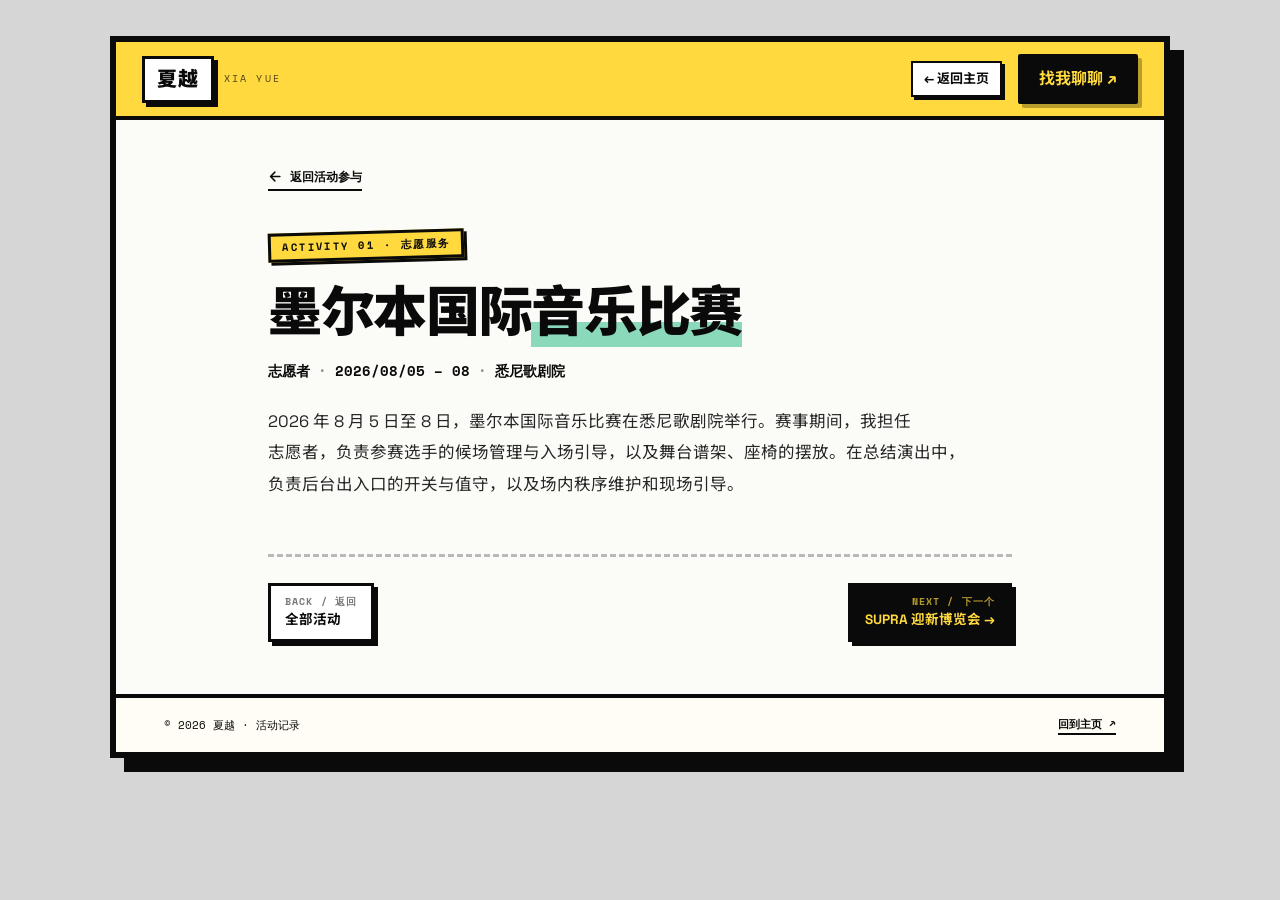
==== activities/melbourne-music-2026.html @ bc84cb4a "feat: personal homepage" ====
<!DOCTYPE html>
<html lang="zh-CN">
<head>
<meta charset="UTF-8" />
<meta name="viewport" content="width=device-width, initial-scale=1.0" />
<title>墨尔本国际音乐比赛 · 志愿者 | 夏越</title>
<meta name="description" content="2026 年 8 月，夏越在悉尼歌剧院举行的墨尔本国际音乐比赛中担任志愿者，负责参赛选手候场管理与入场引导、舞台谱架与座椅摆放，以及总结演出的后台值守与场内引导。" />
<meta name="theme-color" content="#ffd93d" />
<meta property="og:type" content="article" />
<meta property="og:title" content="墨尔本国际音乐比赛 · 志愿者 | 夏越" />
<meta property="og:description" content="2026 年 8 月，在悉尼歌剧院举行的墨尔本国际音乐比赛中担任志愿者，负责参赛选手候场管理与入场引导、舞台布置及总结演出后台值守。" />
<meta property="og:image" content="../assets/cert-melbourne-music-2026.jpg" />
<link rel="icon" type="image/svg+xml" href="../favicon.svg" />
<link rel="preconnect" href="https://fonts.googleapis.com" />
<link rel="preconnect" href="https://fonts.gstatic.com" crossorigin />
<link href="https://fonts.googleapis.com/css2?family=Space+Grotesk:wght@400;500;600;700&family=Space+Mono:wght@400;700&family=Caveat:wght@500;700&family=Ma+Shan+Zheng&family=Noto+Sans+SC:wght@400;500;700;900&display=swap" rel="stylesheet" />
<link rel="stylesheet" href="../styles.css" />
<link rel="stylesheet" href="activity.css" />
</head>
<body class="ap-theme-melbourne">

<a class="skip-link" href="#main">跳到主要内容</a>

<div class="frame ap-frame">

  <nav class="navbar" aria-label="主导航">
    <div class="nav-inner">
      <a href="../index.html" class="brand" aria-label="夏越，回到主页">
        <span class="brand-mark">夏越</span>
        <span class="brand-sub">XIA&nbsp;YUE</span>
      </a>
      <div class="nav-links">
        <a href="../index.html" class="nav-link ap-home">← 返回主页</a>
        <a href="../index.html#contact" class="nav-cta">找我聊聊 <span aria-hidden="true">↗</span></a>
      </div>
    </div>
  </nav>

  <main id="main" class="ap-main">

    <a class="ap-back" href="../index.html#activities">
      <svg viewBox="0 0 24 24" aria-hidden="true"><path d="M19 12H5m6-7-7 7 7 7" fill="none" stroke="currentColor" stroke-width="2.4" stroke-linecap="round" stroke-linejoin="round"/></svg>
      返回活动参与
    </a>

    <header class="ap-header">
      <span class="ap-kicker">ACTIVITY 01 · 志愿服务</span>
      <h1 class="ap-title">墨尔本国际<em>音乐比赛</em></h1>
      <p class="ap-role">志愿者 <i>·</i> 2026/08/05 – 08 <i>·</i> 悉尼歌剧院</p>
    </header>

    <p class="ap-lede">
      2026 年 8 月 5 日至 8 日，墨尔本国际音乐比赛在悉尼歌剧院举行。赛事期间，我担任<span class="ap-nowrap">志愿者</span>，负责参赛选手的候场管理与入场引导，以及舞台谱架、座椅的摆放。在总结演出中，负责后台出入口的开关与值守，以及场内秩序维护和现场引导。
    </p>

    <nav class="ap-pager" aria-label="活动翻页">
      <a class="ap-page-btn" href="../index.html#activities">
        <span>BACK / 返回</span>
        全部活动
      </a>
      <a class="ap-page-btn is-next" href="supra-welcome-2026.html">
        <span>NEXT / 下一个</span>
        SUPRA 迎新博览会 →
      </a>
    </nav>

  </main>

  <footer class="ap-footer">
    <span>© 2026 夏越 · 活动记录</span>
    <a href="../index.html">回到主页 ↗</a>
  </footer>

</div>

</body>
</html>
---- styles.css ----
/* ============================================================
   夏越 · 个人主页
   风格：黄条卡通名片 / 新粗野主义（neo-brutalism）
   ============================================================ */

:root {
  --yellow: #ffd93d;
  --cyan: #66d9ef;
  --pink: #ff6b9d;
  --green: #a8e6cf;
  --cream: #fffdf5;
  --paper: #ffffff;
  --ink: #0a0a0a;
  --grey: #f0f0f0;
  --shadow: 8px 8px 0 var(--ink);
  --shadow-sm: 4px 4px 0 var(--ink);
  --border: 3px solid var(--ink);
  --font: 'Space Grotesk', 'Noto Sans SC', 'PingFang SC', 'Microsoft YaHei', sans-serif;
  --mono: 'Space Mono', 'SFMono-Regular', Consolas, monospace;
  --hand: 'Ma Shan Zheng', 'Caveat', 'Kaiti SC', cursive;
  --ease: cubic-bezier(.2,.7,.2,1);
}

* { margin: 0; padding: 0; box-sizing: border-box; }

html { scroll-behavior: smooth; }

body {
  font-family: var(--font);
  color: var(--ink);
  background: #d6d6d6;
  padding: 22px 22px 26px;
  line-height: 1.65;
  min-height: 100vh;
  overflow-x: hidden;
  -webkit-font-smoothing: antialiased;
}

body::selection, body *::selection { background: var(--yellow); color: var(--ink); }

/* 滚动条 */
::-webkit-scrollbar { width: 14px; height: 14px; }
::-webkit-scrollbar-track { background: #e9e9e9; border-left: 3px solid var(--ink); }
::-webkit-scrollbar-thumb { background: var(--yellow); border: 3px solid var(--ink); }
::-webkit-scrollbar-thumb:hover { background: var(--cyan); }
* { scrollbar-color: var(--yellow) #e9e9e9; }

img, svg { display: block; max-width: 100%; }
a { color: inherit; text-decoration: none; }
button { font: inherit; color: inherit; cursor: pointer; }
:focus-visible { outline: 3px solid var(--pink); outline-offset: 3px; }

.skip-link {
  position: fixed; left: 12px; top: -80px; z-index: 100002;
  background: var(--yellow); border: var(--border); box-shadow: var(--shadow-sm);
  padding: 10px 18px; font-weight: 700; transition: top .2s;
}
.skip-link:focus { top: 12px; }

/* ---------------- 载入动画 ---------------- */
.loader {
  position: fixed; inset: 0; z-index: 100001;
  background: var(--yellow);
  display: flex; flex-direction: column; align-items: center; justify-content: center;
  gap: 34px;
  transition: opacity .55s var(--ease), visibility .55s;
}
.loader.is-done { opacity: 0; visibility: hidden; pointer-events: none; }

.loader-shapes { position: absolute; inset: 0; overflow: hidden; }
.loader-blob {
  position: absolute; border: 4px solid var(--ink); box-shadow: 8px 8px 0 var(--ink);
  animation: floaty 4.2s ease-in-out infinite;
}
.b1 { width: 90px; height: 90px; background: var(--cyan); top: 15%; left: 11%; border-radius: 14px; transform: rotate(-8deg); }
.b2 { width: 74px; height: 74px; background: var(--pink); top: 18%; right: 12%; border-radius: 50%; animation-delay: .6s; }
.b3 { width: 110px; height: 60px; background: var(--green); bottom: 16%; left: 14%; border-radius: 6px; transform: rotate(7deg); animation-delay: 1.1s; }

.loader-letters { display: flex; gap: 20px; position: relative; z-index: 2; }
.loader-letter {
  width: 118px; height: 118px; display: grid; place-items: center;
  font-size: 60px; font-weight: 900;
  border: 6px solid var(--ink); box-shadow: 12px 12px 0 var(--ink);
  background: var(--paper);
  animation: pop .7s cubic-bezier(.34,1.56,.64,1) both;
}
.loader-letter.l1 { background: var(--cyan); animation-delay: .08s; }
.loader-letter.l2 { background: var(--pink); animation-delay: .18s; }

.loader-bar {
  width: 300px; max-width: 74vw; height: 20px; background: var(--paper);
  border: 4px solid var(--ink); box-shadow: 6px 6px 0 var(--ink);
  position: relative; z-index: 2;
}
.loader-fill {
  display: block; height: 100%; width: 0; background: var(--ink);
  animation: fill 1.05s var(--ease) forwards .15s;
}
.loader-tip { font-family: var(--mono); font-size: 12px; letter-spacing: .18em; position: relative; z-index: 2; }

@keyframes pop { from { opacity: 0; transform: scale(.3) rotate(-16deg); } to { opacity: 1; transform: scale(1) rotate(0); } }
@keyframes fill { to { width: 100%; } }
@keyframes floaty { 0%,100% { translate: 0 0; } 50% { translate: 0 -18px; } }

/* ---------------- 顶部进度条 ---------------- */
.scroll-progress {
  position: fixed; top: 0; left: 0; width: 100%; height: 6px;
  background: var(--paper); border-bottom: 2px solid var(--ink); z-index: 9000;
}
.scroll-progress span {
  display: block; width: 0; height: 100%; background: var(--yellow);
  border-right: 3px solid var(--ink); transition: width .12s linear;
}

/* ---------------- 大外框 ---------------- */
.frame {
  position: relative;
  max-width: 1360px;
  margin: 14px auto 8px;
  background: #fbfbf7;
  border: 6px solid var(--ink);
  box-shadow: 14px 14px 0 var(--ink);
}

/* ---------------- 导航 ---------------- */
.navbar {
  background: var(--yellow);
  border-bottom: 4px solid var(--ink);
  position: sticky; top: 6px; z-index: 500;
}
.nav-inner {
  max-width: 1200px; margin: 0 auto; padding: 12px 26px;
  display: flex; align-items: center; justify-content: space-between; gap: 18px;
}
.brand { display: flex; align-items: center; gap: 10px; }
.brand-mark {
  display: inline-block; background: var(--paper); border: var(--border);
  box-shadow: var(--shadow-sm); padding: 4px 12px;
  font-weight: 900; font-size: 20px; letter-spacing: .04em;
  transition: transform .18s var(--ease), box-shadow .18s var(--ease);
}
.brand:hover .brand-mark { transform: translate(2px,2px); box-shadow: 2px 2px 0 var(--ink); }
.brand-sub { font-family: var(--mono); font-size: 10px; letter-spacing: .22em; opacity: .72; }

.nav-links { display: flex; align-items: center; gap: 6px; }
.nav-link {
  padding: 8px 13px; font-weight: 700; font-size: 15px; position: relative;
}
.nav-link::after {
  content: ""; position: absolute; left: 13px; right: 13px; bottom: 4px; height: 3px;
  background: var(--ink); transform: scaleX(0); transform-origin: left;
  transition: transform .25s var(--ease);
}
.nav-link:hover::after, .nav-link.is-active::after { transform: scaleX(1); }
.nav-cta {
  margin-left: 10px;
  background: var(--ink); color: var(--yellow);
  border: 3px solid var(--ink); box-shadow: 4px 4px 0 rgba(0,0,0,.28);
  padding: 9px 18px; font-weight: 700; border-radius: 2px;
  transition: transform .18s var(--ease), box-shadow .18s var(--ease), background .18s;
}
.nav-cta:hover { background: var(--paper); color: var(--ink); transform: translate(-2px,-2px); box-shadow: 7px 7px 0 var(--ink); }

/* ---------------- Hero ---------------- */
.hero { padding: 66px 30px 30px; }
.hero-grid {
  max-width: 1140px; margin: 0 auto;
  display: grid; grid-template-columns: 1.12fr .88fr;
  gap: 56px; align-items: center;
}

.hero-greeting {
  display: inline-flex; align-items: center; gap: 9px;
  font-weight: 700; font-size: 17px;
  background: var(--paper); border: var(--border); box-shadow: var(--shadow-sm);
  padding: 6px 16px; margin-bottom: 22px; transform: rotate(-1.6deg);
  animation: rise .7s var(--ease) backwards .95s;
}
@keyframes rise { from { opacity: 0; transform: translateY(22px) rotate(-1.6deg); } }
.wave { display: inline-block; animation: wave 2.4s ease-in-out infinite; transform-origin: 70% 70%; }
@keyframes wave { 0%,60%,100% { rotate: 0deg; } 68% { rotate: 16deg; } 76% { rotate: -8deg; } 84% { rotate: 12deg; } }

.hero-name {
  font-size: clamp(40px, 6.4vw, 76px);
  line-height: 1.06; letter-spacing: -.03em; font-weight: 900;
  margin-bottom: 22px;
  animation: rise2 .8s var(--ease) backwards 1.05s;
}
@keyframes rise2 { from { opacity: 0; transform: translateY(24px); } }
.hero-name .ink { position: relative; white-space: nowrap; isolation: isolate; }
.hero-name .ink::after {
  content: ""; position: absolute; left: -2%; right: -2%; bottom: 10%;
  height: 26%; background: var(--yellow); z-index: -1;
  transform: rotate(-1.2deg) scaleX(0); transform-origin: left;
  animation: swipe .8s var(--ease) .75s forwards;
}
@keyframes swipe { to { transform: rotate(-1.2deg) scaleX(1); } }

.hero-desc { font-size: 17px; max-width: 33em; color: #1b1b1b; margin-bottom: 28px;
  animation: rise2 .8s var(--ease) backwards 1.15s; }

.hero-social { display: flex; gap: 12px; margin-bottom: 34px;
  animation: rise2 .8s var(--ease) backwards 1.25s; }
.icon-btn {
  width: 50px; height: 50px; display: grid; place-items: center;
  background: var(--paper); border: var(--border); box-shadow: var(--shadow-sm);
  position: relative;
  transition: transform .18s var(--ease), box-shadow .18s var(--ease), background .18s;
}
.icon-btn svg { width: 22px; height: 22px; fill: var(--ink); }
.icon-btn:nth-child(2) { background: var(--cyan); }
.icon-btn:nth-child(3) { background: var(--pink); }
.icon-btn:hover { transform: translate(-3px,-3px); box-shadow: 8px 8px 0 var(--ink); }
.icon-btn:active { transform: translate(2px,2px); box-shadow: 1px 1px 0 var(--ink); }
.icon-btn::after {
  content: attr(data-tip); position: absolute; bottom: calc(100% + 9px); left: 50%;
  translate: -50% 0; background: var(--ink); color: var(--paper);
  font-size: 11px; letter-spacing: .06em; padding: 3px 8px; white-space: nowrap;
  opacity: 0; pointer-events: none; transition: opacity .18s, translate .18s;
}
.icon-btn:hover::after { opacity: 1; translate: -50% -2px; }

.hero-cta-row { display: flex; align-items: flex-end; gap: 18px;
  animation: rise2 .8s var(--ease) backwards 1.35s; }
.scribble { color: var(--ink); position: relative; padding-left: 70px; }
.scribble-text { font-family: var(--hand); font-size: 27px; line-height: 1.2; display: block; transform: rotate(-3deg); }
.scribble-arrow { width: 86px; height: 50px; margin: -2px 0 0 26px; opacity: .9; }
.play-bubble {
  position: relative; width: 66px; height: 66px; flex: 0 0 66px;
  display: grid; place-items: center; border-radius: 50%;
  background: var(--yellow); border: 4px solid var(--ink);
  box-shadow: 5px 5px 0 var(--ink);
  transition: transform .2s var(--ease), box-shadow .2s var(--ease);
}
.play-bubble svg { width: 26px; height: 26px; fill: var(--ink); margin-left: 3px; }
.play-bubble:hover { transform: translate(-3px,-3px) rotate(-6deg); box-shadow: 9px 9px 0 var(--ink); }
.pulse-ring {
  position: absolute; inset: -10px; border: 3px solid var(--ink); border-radius: 50%;
  opacity: .55; animation: pulse 2.4s ease-out infinite;
}
@keyframes pulse { 0% { transform: scale(.86); opacity: .5; } 70% { transform: scale(1.18); opacity: 0; } 100% { opacity: 0; } }

/* 头像卡片 */
.hero-visual { position: relative; display: flex; flex-direction: column; align-items: center;
  animation: rise2 .9s var(--ease) backwards 1.15s; }
.avatar-card {
  position: relative; width: min(100%, 380px);
  background: var(--cyan);
  border: 4px solid var(--ink); box-shadow: 14px 14px 0 var(--ink);
  padding: 16px; transform: rotate(2deg);
  transition: box-shadow .35s var(--ease);
}
.avatar-card:hover { box-shadow: 18px 18px 0 var(--ink); }
.tape {
  position: absolute; top: -22px; left: 50%; translate: -50% 0;
  width: 132px; height: 38px; background: rgba(255,217,61,.92);
  border: 2px solid rgba(0,0,0,.75);
  transform: rotate(-4deg);
  box-shadow: 3px 3px 0 rgba(0,0,0,.18);
}
.tape::after {
  content: ""; position: absolute; inset: 0;
  background: repeating-linear-gradient(90deg, rgba(255,255,255,.35) 0 6px, transparent 6px 13px);
}
.avatar-inner {
  position: relative; overflow: hidden;
  border: 3px solid var(--ink); background: var(--cream);
  aspect-ratio: 1 / 1; display: block;
}
.avatar-photo {
  width: 100%; height: 100%; object-fit: cover; object-position: center 42%;
  display: block;
}
.avatar-meta {
  position: absolute; bottom: 0; left: 0; right: 0;
  display: flex; align-items: center; justify-content: center; gap: 8px;
  font-family: var(--mono); font-size: 10.5px; letter-spacing: .18em;
  background: var(--cream); border-top: 3px solid var(--ink);
  padding: 5px 10px; z-index: 2;
}
.avatar-meta i { width: 22px; height: 2px; background: var(--ink); }
.avatar-badge {
  position: absolute; bottom: -16px; right: -14px;
  background: var(--pink); border: 3px solid var(--ink); box-shadow: 4px 4px 0 var(--ink);
  padding: 5px 13px; font-weight: 700; font-size: 13px;
  transform: rotate(-5deg);
}
.avatar-caption {
  font-family: var(--hand); font-size: 21px; margin-top: 26px;
  color: #3a3a3a; transform: rotate(-2deg);
}

.deco-sticker { position: absolute; z-index: 3; filter: drop-shadow(3px 3px 0 rgba(0,0,0,.9)); }
.deco-sticker svg { width: 100%; height: 100%; }
.ds-code { width: 62px; height: 62px; top: -22px; left: -14px; rotate: -13deg; animation: floaty 5.5s ease-in-out infinite; }
.ds-star { width: 46px; height: 46px; top: 46%; right: -26px; rotate: 12deg; animation: spin-slow 18s linear infinite; }
.ds-note { width: 56px; height: 56px; bottom: 62px; left: -30px; rotate: 8deg; animation: floaty 6.5s ease-in-out infinite .8s; }
@keyframes spin-slow { to { rotate: 372deg; } }

/* 徽章 */
.badge-row {
  max-width: 1140px; margin: 58px auto 0;
  display: flex; flex-wrap: wrap; gap: 11px; justify-content: center;
}
.tech-badge {
  display: inline-flex; align-items: center; gap: 8px;
  background: var(--paper); border: var(--border); box-shadow: var(--shadow-sm);
  padding: 7px 15px; font-weight: 700; font-size: 14px;
  transition: transform .2s var(--ease), box-shadow .2s var(--ease), background .2s;
}
.tech-badge:hover { transform: translate(-2px,-2px) rotate(-1.5deg); box-shadow: 7px 7px 0 var(--ink); background: var(--cream); }
.tb-dot { width: 10px; height: 10px; border: 2px solid var(--ink); border-radius: 50%; }
.d-yellow { background: var(--yellow); }
.d-cyan { background: var(--cyan); }
.d-pink { background: var(--pink); }
.d-green { background: var(--green); }

/* ---------------- 跑马灯 ---------------- */
.ticker {
  margin-top: 56px; border-top: 4px solid var(--ink); border-bottom: 4px solid var(--ink);
  background: var(--ink); color: var(--yellow); overflow: hidden;
  padding: 12px 0;
}
.ticker-track { display: flex; width: max-content; animation: marquee 30s linear infinite; }
.ticker:hover .ticker-track { animation-play-state: paused; }
.ticker-set {
  display: inline-block; font-weight: 700; font-size: 17px; letter-spacing: .04em;
  padding-right: 34px; white-space: nowrap;
}
.ticker-set b { color: var(--pink); padding: 0 8px; font-weight: 400; }
@keyframes marquee { to { transform: translateX(-33.3333%); } }

/* ---------------- 撕纸 ---------------- */
.paper-tear { line-height: 0; background: #d6d6d6; }
.paper-tear svg { width: 100%; height: 26px; }
.paper-tear path[fill="#ffffff"] { fill: #fbfbf7; }

/* ---------------- 内容区 ---------------- */
.content { padding: 0 30px; }
.section { max-width: 1140px; margin: 0 auto; padding: 62px 0 10px; scroll-margin-top: 82px; }

.section-title {
  display: flex; align-items: baseline; gap: 14px;
  font-size: clamp(28px, 4vw, 40px); font-weight: 900; letter-spacing: -.02em;
  margin-bottom: 30px;
}
.section-title span {
  font-family: var(--mono); font-size: 12px; font-weight: 700; letter-spacing: .2em;
  background: var(--yellow); border: 2.5px solid var(--ink); box-shadow: 3px 3px 0 var(--ink);
  padding: 3px 9px; transform: rotate(-2deg);
}
.section-title-center { justify-content: center; text-align: center; }

.card {
  background: var(--paper); border: 4px solid var(--ink);
  box-shadow: 10px 10px 0 var(--ink);
  padding: 38px 40px; position: relative;
}
.about-card { transform: rotate(-.4deg); }
.about-card .text + .text { margin-top: 16px; }
.text { font-size: 17.5px; }
.hl { padding: 1px 5px; border-radius: 2px; font-weight: 700; }
.hl-yellow { background: var(--yellow); }
.hl-cyan { background: var(--cyan); }
.hl-pink { background: var(--pink); }
.hl-green { background: var(--green); }
.note-sticker {
  position: absolute; top: -20px; right: 34px;
  background: var(--green); border: 3px solid var(--ink); box-shadow: 3px 3px 0 var(--ink);
  font-family: var(--hand); font-size: 24px; padding: 2px 16px;
  transform: rotate(5deg);
}

/* ---------------- 活动参与 ---------------- */
.activity-board {
  background: var(--paper); border: 4px solid var(--ink); box-shadow: 9px 9px 0 var(--ink);
  overflow: hidden;
}
.activity-row {
  display: grid; grid-template-columns: auto 1fr auto; gap: 20px; align-items: start;
  padding: 26px 28px; transition: background .2s var(--ease);
}
.activity-row + .activity-row { border-top: 3px dashed rgba(0,0,0,.22); }
.activity-row:hover { background: var(--cream); }
.activity-mark {
  width: 38px; height: 38px; flex: 0 0 38px; display: grid; place-items: center;
  font-size: 15px; background: var(--yellow); border: 3px solid var(--ink);
  box-shadow: 3px 3px 0 var(--ink); transform: rotate(-5deg);
}
.activity-row:nth-child(2) .activity-mark { background: var(--cyan); }
.activity-row:nth-child(3) .activity-mark { background: var(--pink); }
.activity-row:nth-child(4) .activity-mark { background: var(--green); }
.activity-body { padding-top: 3px; }
.activity-name { font-size: clamp(17px, 2.2vw, 21px); font-weight: 900; line-height: 1.45; letter-spacing: -.005em; }
.activity-meta { margin-top: 7px; font-size: 13.5px; color: #4a4a4a; }
.activity-link {
  display: inline-flex; align-items: center; gap: 5px; margin-top: 9px;
  font-family: var(--mono); font-size: 12.5px; font-weight: 700;
  border-bottom: 2px solid currentColor; padding-bottom: 1px;
}
.activity-link:hover { background: var(--yellow); }
.activity-link svg { width: 13px; height: 13px; }
.activity-date { padding-top: 7px; font-family: var(--mono); font-size: 12.5px; font-weight: 700; white-space: nowrap; }
.activity-row-link {
  color: inherit; cursor: pointer;
  transition: background .2s var(--ease);
}
.activity-row-link:hover { background: var(--cream); }
.activity-row-link .activity-mark { transition: transform .2s var(--ease); }
.activity-row-link:hover .activity-mark { transform: rotate(9deg) translateY(-2px); }
.activity-row-link:hover .activity-name { text-decoration: underline; text-decoration-thickness: 2.5px; text-underline-offset: 4px; }

/* ---------------- 兴趣 ---------------- */
.interest-grid { display: grid; grid-template-columns: repeat(3, 1fr); gap: 24px; }
.interest-card {
  background: var(--paper); border: 4px solid var(--ink); box-shadow: 8px 8px 0 var(--ink);
  padding: 28px 24px 30px; position: relative; overflow: hidden;
  transition: transform .25s var(--ease), box-shadow .25s var(--ease);
}
.interest-card:nth-child(2) { transform: rotate(1deg); }
.interest-card:hover { transform: translate(-4px,-6px) rotate(-1deg); box-shadow: 14px 16px 0 var(--ink); }
.interest-icon {
  width: 54px; height: 54px; display: grid; place-items: center;
  border: 3px solid var(--ink); box-shadow: 4px 4px 0 var(--ink);
  margin-bottom: 18px;
}
.interest-icon svg { width: 27px; height: 27px; fill: var(--ink); }
.i-yellow { background: var(--yellow); }
.i-cyan { background: var(--cyan); }
.i-pink { background: var(--pink); }
.interest-card h3 { font-size: 24px; font-weight: 900; margin-bottom: 6px; }
.interest-card p { font-size: 15px; color: #303030; }
.interest-corner {
  position: absolute; right: 12px; top: -8px; font-size: 62px; font-weight: 900;
  color: var(--ink); opacity: .08; line-height: 1;
}
.tag-cloud { display: flex; flex-wrap: wrap; gap: 10px; margin-top: 30px; }
.tag {
  background: var(--cream); border: 3px solid var(--ink); box-shadow: 3px 3px 0 var(--ink);
  padding: 5px 14px; font-weight: 700; font-size: 14px;
  transition: transform .18s var(--ease), background .18s;
}
.tag:hover { transform: translateY(-3px) rotate(-1deg); background: var(--yellow); }
.tag-alt { background: var(--cyan); font-family: var(--mono); letter-spacing: .06em; }

/* ---------------- 荣誉奖励 ---------------- */
.honor-grid {
  display: grid; grid-template-columns: repeat(3, 1fr);
  gap: 24px; align-items: stretch;
}
.honor-card {
  display: flex; flex-direction: column;
  background: var(--paper); border: 4px solid var(--ink); border-top-width: 12px;
  box-shadow: 8px 8px 0 var(--ink);
  padding: 20px 22px 24px;
  transition: transform .22s var(--ease), box-shadow .22s var(--ease);
}
.honor-card:nth-child(1) { border-top-color: var(--yellow); }
.honor-card:nth-child(2) { border-top-color: var(--cyan); }
.honor-card:nth-child(3) { border-top-color: var(--pink); }
.honor-card:hover { transform: translate(-3px,-4px); box-shadow: 12px 13px 0 var(--ink); }
.honor-year {
  display: flex; align-items: baseline; gap: 8px;
  font-size: 23px; font-weight: 900; letter-spacing: -.015em; line-height: 1.2;
  font-family: var(--mono);
}
.honor-year span {
  font-family: var(--mono); font-size: 10px; font-weight: 700;
  letter-spacing: .12em; opacity: .5;
}
.honor-list { list-style: none; margin-top: 17px; display: grid; gap: 9px; }
.honor-list li {
  position: relative; padding-left: 20px;
  font-size: 14.5px; line-height: 1.65; color: #202020;
}
.honor-list li::before {
  content: ""; position: absolute; left: 0; top: .58em;
  width: 8px; height: 8px; border: 2px solid var(--ink);
  background: var(--yellow);
}
.honor-card:nth-child(2) .honor-list li::before { background: var(--cyan); }
.honor-card:nth-child(3) .honor-list li::before { background: var(--pink); }

/* ---------------- 教育背景 ---------------- */
.edu-list { display: flex; flex-direction: column; gap: 22px; }
.edu-entry {
  display: grid; grid-template-columns: auto 1fr auto;
  align-items: center; gap: 24px;
  background: var(--paper); border: 4px solid var(--ink);
  box-shadow: 9px 9px 0 var(--ink);
  padding: 26px 30px;
  transition: transform .22s var(--ease), box-shadow .22s var(--ease);
}
.edu-entry:hover { transform: translate(-3px,-4px); box-shadow: 13px 14px 0 var(--ink); }
.edu-index {
  width: 46px; height: 46px; flex: 0 0 46px;
  display: grid; place-items: center;
  font-family: var(--mono); font-size: 13px; font-weight: 700;
  background: var(--yellow); border: 3px solid var(--ink); box-shadow: 3px 3px 0 var(--ink);
}
.edu-entry:nth-child(2) .edu-index { background: var(--cyan); }
.edu-school-name { font-size: clamp(21px, 2.6vw, 27px); font-weight: 900; line-height: 1.25; letter-spacing: -.01em; }
.edu-major { font-size: 15.5px; margin-top: 6px; }
.edu-side { display: flex; flex-direction: column; align-items: flex-end; gap: 8px; }
.edu-date {
  font-family: var(--mono); font-size: 13px; font-weight: 700; letter-spacing: .01em;
  background: var(--cream); border: 2.5px solid var(--ink); padding: 3px 9px; white-space: nowrap;
}
.edu-chip {
  font-size: 12.5px; font-weight: 700;
  border: 2.5px solid var(--ink); padding: 2px 9px; box-shadow: 2px 2px 0 var(--ink);
}
.edu-chip-yellow { background: var(--yellow); }
.edu-chip-cyan { background: var(--cyan); }

/* ---------------- 工作经历 ---------------- */
.work-list { display: flex; flex-direction: column; gap: 22px; }
.work-entry {
  --accent: var(--yellow);
  position: relative;
  background: var(--paper); border: 4px solid var(--ink); box-shadow: 9px 9px 0 var(--ink);
  padding: 26px 30px 25px 38px;
  transition: transform .22s var(--ease), box-shadow .22s var(--ease);
}
.work-entry:nth-child(2) { --accent: var(--pink); }
.work-entry:hover { transform: translate(-3px,-4px); box-shadow: 13px 14px 0 var(--ink); }
.work-entry::before {
  content: ""; position: absolute; left: 0; top: 0; bottom: 0; width: 9px;
  background: var(--accent); border-right: 3px solid var(--ink);
}
.work-top { display: flex; align-items: flex-start; justify-content: space-between; gap: 16px; flex-wrap: wrap; }
.work-company { font-size: clamp(19px, 2.35vw, 25px); font-weight: 900; line-height: 1.32; letter-spacing: -.01em; }
.work-role {
  display: inline-block; margin-top: 9px; font-size: 12.5px; font-weight: 700;
  background: var(--accent); border: 2.5px solid var(--ink); box-shadow: 3px 3px 0 var(--ink);
  padding: 2px 10px;
}
.work-date {
  flex: 0 0 auto; font-family: var(--mono); font-size: 12.5px; font-weight: 700;
  background: var(--cream); border: 2.5px solid var(--ink); padding: 3px 9px; white-space: nowrap;
}
.work-points { list-style: none; margin-top: 18px; display: grid; gap: 9px; }
.work-points li { position: relative; padding-left: 26px; font-size: 15.5px; line-height: 1.65; color: #242424; }
.work-points li::before {
  content: ""; position: absolute; left: 2px; top: 9px;
  width: 8px; height: 8px; background: var(--accent); border: 2px solid var(--ink);
}

/* ---------------- 项目经验 ---------------- */
.project-list { display: flex; flex-direction: column; gap: 22px; }

/* ---------------- 联系 ---------------- */
.section-contact { padding-top: 72px; }
.contact-lede { text-align: center; font-size: 17px; margin-top: -14px; margin-bottom: 34px; }
.contact-grid { display: grid; grid-template-columns: 1fr 1fr; gap: 24px; }
.contact-card {
  background: var(--paper); border: 4px solid var(--ink); box-shadow: 8px 8px 0 var(--ink);
  padding: 26px 28px; display: flex; flex-direction: column; gap: 12px;
  transition: transform .25s var(--ease), box-shadow .25s var(--ease), background .25s, color .25s;
}
.contact-card:hover { transform: translate(-4px,-5px); box-shadow: 13px 14px 0 var(--ink); background: var(--yellow); }
.contact-label { font-family: var(--mono); font-size: 11px; letter-spacing: .2em; opacity: .65; }
.contact-value { font-size: clamp(18px, 2.4vw, 24px); font-weight: 700; word-break: break-all; }
.copy-btn {
  align-self: flex-start; display: inline-flex; align-items: center; gap: 7px;
  background: var(--paper); border: 2.5px solid var(--ink); box-shadow: 3px 3px 0 var(--ink);
  font-size: 13px; font-weight: 700; padding: 5px 12px; margin-top: 4px;
  transition: transform .15s var(--ease), box-shadow .15s var(--ease);
}
.copy-btn svg { width: 15px; height: 15px; fill: var(--ink); }
.copy-btn:hover { transform: translate(-2px,-2px); box-shadow: 5px 5px 0 var(--ink); }
.copy-btn:active { transform: translate(1px,1px); box-shadow: 1px 1px 0 var(--ink); }
.as-link svg { fill: none; }

.contact-bottom {
  margin-top: 52px; background: var(--ink); color: var(--paper);
  border: 4px solid var(--ink); box-shadow: 10px 10px 0 var(--cyan);
  padding: 34px 34px 40px; text-align: center;
}
.hand-note { font-family: var(--hand); font-size: 25px; color: var(--yellow); margin-bottom: 10px; }
.big-mail {
  display: inline-block; font-size: clamp(22px, 5.2vw, 50px); font-weight: 900;
  letter-spacing: -.02em; word-break: break-word;
  background-image: linear-gradient(var(--yellow), var(--yellow));
  background-repeat: no-repeat; background-position: 0 88%; background-size: 100% 0;
  transition: background-size .3s var(--ease), color .2s;
}
.big-mail:hover { background-size: 100% 16%; color: var(--yellow); }

.footer {
  max-width: 1140px; margin: 0 auto; padding: 34px 0 40px;
  display: flex; align-items: center; justify-content: space-between; gap: 16px;
  border-top: 3px solid var(--ink); margin-top: 60px;
  font-size: 13px;
}
.back-top { font-weight: 700; border-bottom: 3px solid var(--yellow); padding-bottom: 1px; }
.back-top:hover { border-color: var(--pink); }

/* 复制提示 */
.toast {
  position: fixed; left: 50%; bottom: 28px; translate: -50% 20px;
  background: var(--ink); color: var(--yellow); border: 3px solid var(--ink);
  box-shadow: 5px 5px 0 var(--cyan); padding: 10px 22px;
  font-weight: 700; font-size: 14px; opacity: 0; pointer-events: none;
  transition: opacity .25s, translate .25s var(--ease); z-index: 9800;
}
.toast.show { opacity: 1; translate: -50% 0; }

/* 滚动入场 */
.reveal { opacity: 0; transform: translateY(26px); transition: opacity .7s var(--ease), transform .7s var(--ease); }
.reveal.is-in { opacity: 1; transform: translateY(0); }

/* ---------------- 响应式 ---------------- */
@media (max-width: 1000px) {
  .hero { padding: 48px 24px 26px; }
  .hero-grid { gap: 34px; grid-template-columns: 1fr; }
  .hero-visual { order: 2; margin-top: 6px; }
  .avatar-card { width: min(100%, 340px); }
  .hero-left { text-align: left; }
  .contact-grid { grid-template-columns: 1fr; }
}

@media (max-width: 720px) {
  body { padding: 10px 10px 18px; }
  .frame { border-width: 4px; box-shadow: 7px 7px 0 var(--ink); margin-top: 8px; }
  .nav-inner { padding: 9px 14px; gap: 10px; }
  .brand-mark { font-size: 17px; padding: 3px 9px; box-shadow: 3px 3px 0 var(--ink); }
  .brand-sub { display: none; }
  .nav-links { gap: 2px; }
  .nav-link { padding: 7px 7px; font-size: 14px; }
  .nav-link::after { left: 7px; right: 7px; bottom: 3px; }
  .nav-link:nth-child(4) { display: none; }
  .nav-cta { margin-left: 4px; padding: 7px 11px; font-size: 13px; box-shadow: 3px 3px 0 rgba(0,0,0,.28); }

  .hero { padding: 34px 18px 22px; }
  .hero-grid { gap: 38px; }
  .hero-greeting { font-size: 15px; margin-bottom: 18px; padding: 5px 13px; }
  .hero-name { margin-bottom: 16px; }
  .hero-desc { font-size: 15.5px; margin-bottom: 24px; }
  .hero-social { margin-bottom: 30px; }
  .icon-btn { width: 46px; height: 46px; }
  .scribble { padding-left: 0; }
  .scribble-text { font-size: 23px; }
  .scribble-arrow { margin-left: 14px; width: 70px; }
  .play-bubble { width: 58px; height: 58px; flex-basis: 58px; }
  .avatar-card { width: min(100%, 272px); padding: 12px; box-shadow: 9px 9px 0 var(--ink); }
  .avatar-caption { font-size: 18px; margin-top: 22px; }
  .hero-visual { margin-top: 26px; }
  .ds-code { width: 50px; height: 50px; left: -8px; top: -16px; }
  .ds-star { width: 38px; height: 38px; right: -8px; }
  .ds-note { width: 46px; height: 46px; left: -10px; bottom: 56px; }
  .avatar-badge { right: -6px; font-size: 12px; }

  .badge-row { gap: 8px; margin-top: 42px; }
  .tech-badge { padding: 5px 11px; font-size: 12.5px; }
  .ticker { margin-top: 40px; padding: 9px 0; }
  .ticker-set { font-size: 14px; }

  .content { padding: 0 18px; }
  .section { padding-top: 46px; }
  .section-title { font-size: 26px; gap: 10px; margin-bottom: 22px; flex-wrap: wrap; }
  .section-title span { font-size: 10px; padding: 2px 7px; }
  .card { padding: 24px 20px; box-shadow: 6px 6px 0 var(--ink); }
  .text { font-size: 15.5px; }
  .note-sticker { font-size: 20px; top: -17px; right: 18px; }

  .activity-row { grid-template-columns: auto 1fr; gap: 12px; padding: 20px 16px; }
  .activity-mark { width: 32px; height: 32px; flex-basis: 32px; font-size: 13px; }
  .activity-name { font-size: 16.5px; }
  .activity-meta { font-size: 12.5px; }
  .activity-date { grid-column: 2; padding-top: 0; font-size: 11.5px; }

  .interest-grid { grid-template-columns: 1fr; gap: 16px; }
  .interest-card { padding: 22px 20px; box-shadow: 6px 6px 0 var(--ink); }
  .interest-card:nth-child(2) { transform: none; }
  .interest-card h3 { font-size: 21px; }
  .tag-cloud { margin-top: 22px; gap: 8px; }

  .honor-grid { grid-template-columns: 1fr; gap: 16px; }
  .honor-card { padding: 16px 18px 20px; border-top-width: 10px; box-shadow: 6px 6px 0 var(--ink); }
  .honor-year { font-size: 21px; }
  .honor-list { margin-top: 14px; gap: 8px; }
  .honor-list li { font-size: 14px; }

  .edu-list { gap: 16px; }
  .edu-entry { grid-template-columns: auto 1fr; gap: 14px; padding: 20px 18px; box-shadow: 6px 6px 0 var(--ink); }
  .edu-index { width: 40px; height: 40px; flex-basis: 40px; font-size: 12px; }
  .edu-school-name { font-size: 20px; }
  .edu-major { font-size: 14.5px; }
  .edu-side { grid-column: 2; flex-direction: row; align-items: center; flex-wrap: wrap; gap: 8px; }
  .edu-date { font-size: 12px; padding: 2px 8px; }
  .edu-chip { font-size: 11.5px; }

  .work-list { gap: 16px; }
  .work-entry { padding: 19px 16px 19px 23px; box-shadow: 6px 6px 0 var(--ink); }
  .work-entry::before { width: 7px; }
  .work-top { gap: 10px; }
  .work-company { font-size: 19px; }
  .work-role { margin-top: 7px; font-size: 11.5px; padding: 1px 8px; }
  .work-date { font-size: 11.5px; padding: 2px 8px; }
  .work-points { margin-top: 14px; gap: 7px; }
  .work-points li { font-size: 14.5px; padding-left: 22px; }
  .work-points li::before { top: 8px; width: 7px; height: 7px; }

  .contact-card { padding: 21px 20px; box-shadow: 6px 6px 0 var(--ink); }
  .contact-bottom { padding: 26px 18px 30px; box-shadow: 7px 7px 0 var(--cyan); }
  .hand-note { font-size: 21px; }
  .big-mail { font-size: clamp(19px, 6.2vw, 30px); }

  .footer { margin-top: 42px; padding: 26px 0 28px; flex-direction: column; align-items: flex-start; gap: 10px; }
  .loader-letter { width: 88px; height: 88px; font-size: 44px; border-width: 4px; box-shadow: 8px 8px 0 var(--ink); }
  .loader-letters { gap: 12px; }
  .loader-tip { font-size: 10px; }
  .b1, .b2, .b3 { width: 54px; height: 54px; }
  .b3 { height: 40px; width: 74px; }
}

@media (max-width: 380px) {
  .nav-link { font-size: 13px; padding: 6px 5px; }
  .nav-cta { padding: 6px 9px; font-size: 12px; }
  .hero { padding-left: 14px; padding-right: 14px; }
  .content { padding: 0 14px; }
  .section-title { font-size: 24px; }
  .hero-name { font-size: 36px; }
}

/* 减少动效 */
@media (prefers-reduced-motion: reduce) {
  *, *::before, *::after {
    animation-duration: .001ms !important;
    animation-iteration-count: 1 !important;
    transition-duration: .001ms !important;
    scroll-behavior: auto !important;
  }
  .reveal { opacity: 1; transform: none; }
}
---- activities/activity.css ----
/* ============================================================
   活动详情页
   与主页共用 styles.css 的配色、字体、外框与导航
   ============================================================ */

.ap-frame { max-width: 1060px; }
.ap-theme-melbourne { --ap-accent: #8ad9bb; }
.ap-theme-supra { --ap-accent: #66d9ef; }

/* 导航里的返回主页按钮 */
.ap-home {
  display: inline-flex; align-items: center; gap: 4px;
  background: var(--paper); border: 2.5px solid var(--ink);
  box-shadow: 3px 3px 0 var(--ink);
  padding: 5px 11px; font-size: 13px;
  transition: transform .18s var(--ease), box-shadow .18s var(--ease), background .18s;
}
.ap-home::after { display: none; }
.ap-home:hover { background: var(--cyan); transform: translate(1px, 1px); box-shadow: 2px 2px 0 var(--ink); }
.ap-home:hover::after { transform: none; }

.ap-main {
  max-width: 840px;
  margin: 0 auto;
  padding: 46px 48px 52px;
}

.ap-back {
  display: inline-flex; align-items: center; gap: 7px;
  font-family: var(--mono); font-size: 12px; font-weight: 700;
  border-bottom: 2px solid var(--ink); padding-bottom: 2px;
  transition: background .18s;
}
.ap-back:hover { background: var(--yellow); }
.ap-back svg { width: 15px; height: 15px; }

.ap-header { margin-top: 38px; }
.ap-kicker {
  display: inline-block; background: var(--yellow);
  border: 3px solid var(--ink); box-shadow: 3px 3px 0 var(--ink);
  padding: 3px 11px; font-family: var(--mono); font-size: 10.5px;
  font-weight: 700; letter-spacing: .14em;
  transform: rotate(-1.6deg);
}
.ap-title {
  margin-top: 22px;
  font-size: clamp(34px, 5.6vw, 54px);
  font-weight: 900; line-height: 1.14; letter-spacing: -.025em;
  text-wrap: balance;
}
.ap-title em {
  font-style: normal;
  background: linear-gradient(transparent 64%, var(--ap-accent) 64%);
}
.ap-role {
  margin-top: 16px; font-family: var(--mono); font-size: 13.5px; font-weight: 700;
  display: flex; flex-wrap: wrap; align-items: center; gap: 8px;
}
.ap-role i { font-style: normal; opacity: .45; }

.ap-lede {
  margin-top: 24px; max-width: 64ch;
  font-size: 16.5px; line-height: 1.9; color: #262626;
  text-wrap: pretty;
}
.ap-nowrap { white-space: nowrap; }

/* 信息卡 */
.ap-meta {
  display: grid; grid-template-columns: repeat(3, 1fr); gap: 14px;
  margin-top: 30px;
}
.ap-meta-item {
  background: var(--cream); border: 3px solid var(--ink);
  border-top: 7px solid var(--ap-accent);
  box-shadow: 4px 4px 0 var(--ink);
  padding: 11px 14px 13px;
}
.ap-meta-item dt {
  font-family: var(--mono); font-size: 9.5px; letter-spacing: .13em;
  color: #555; font-weight: 700;
}
.ap-meta-item dd { margin-top: 4px; font-size: 14.5px; font-weight: 700; line-height: 1.45; }

/* 小节 */
.ap-section { margin-top: 48px; }
.ap-section h2 {
  display: flex; align-items: center; gap: 10px;
  font-size: 22px; font-weight: 900; letter-spacing: -.01em;
}
.ap-num {
  font-family: var(--mono); font-size: 10.5px; letter-spacing: .06em;
  background: var(--ink); color: var(--yellow); padding: 3px 7px;
}
.ap-list { list-style: none; margin-top: 18px; display: grid; gap: 12px; }
.ap-list li {
  position: relative; padding-left: 27px;
  font-size: 15.5px; line-height: 1.8; color: #1c1c1c;
}
.ap-list li::before {
  content: ""; position: absolute; left: 0; top: .62em;
  width: 10px; height: 10px; background: var(--ap-accent);
  border: 2.5px solid var(--ink);
}
.ap-list strong { font-weight: 900; }

/* 证明 */
.ap-proof {
  margin: 20px 0 0; background: var(--paper);
  border: 4px solid var(--ink); box-shadow: 10px 10px 0 var(--ink);
  transition: transform .25s var(--ease), box-shadow .25s var(--ease);
}
.ap-proof:hover { transform: translate(-2px, -2px); box-shadow: 12px 12px 0 var(--ink); }
.ap-proof a { display: block; cursor: zoom-in; }
.ap-proof img { width: 100%; height: auto; }
.ap-proof figcaption {
  display: flex; justify-content: space-between; align-items: center; gap: 12px;
  flex-wrap: wrap; padding: 11px 15px;
  border-top: 3px solid var(--ink); background: var(--cream);
  font-family: var(--mono); font-size: 11px; font-weight: 700;
}
.ap-proof figcaption span:last-child { opacity: .62; }
.ap-proof-note {
  margin-top: 12px; font-size: 12.5px; line-height: 1.7; color: #5a5a5a;
}
.ap-proof-note a {
  border-bottom: 2px solid currentColor; font-weight: 700;
}
.ap-proof-note a:hover { background: var(--yellow); }

/* 翻页 */
.ap-pager {
  display: flex; justify-content: space-between; align-items: stretch; gap: 14px;
  margin-top: 54px; padding-top: 26px; border-top: 3px dashed #b9b9b9;
}
.ap-page-btn {
  display: flex; flex-direction: column; gap: 3px;
  font-size: 13.5px; font-weight: 700; line-height: 1.4;
  border: 3px solid var(--ink); box-shadow: 4px 4px 0 var(--ink);
  background: var(--paper); padding: 9px 14px;
  transition: transform .18s var(--ease), box-shadow .18s var(--ease);
}
.ap-page-btn:hover { transform: translate(2px, 2px); box-shadow: 2px 2px 0 var(--ink); }
.ap-page-btn span {
  font-family: var(--mono); font-size: 9.5px; letter-spacing: .12em;
  font-weight: 700; opacity: .55;
}
.ap-page-btn.is-next { text-align: right; background: var(--ink); color: var(--yellow); }
.ap-page-btn.is-next span { opacity: .7; }

/* 页脚 */
.ap-footer {
  display: flex; justify-content: space-between; align-items: center; gap: 14px;
  border-top: 4px solid var(--ink); background: var(--cream);
  padding: 17px 48px; font-family: var(--mono); font-size: 11px;
}
.ap-footer a { font-weight: 700; border-bottom: 2px solid currentColor; }
.ap-footer a:hover { background: var(--yellow); }

/* 入场 */
@media (prefers-reduced-motion: no-preference) {
  .ap-header, .ap-lede, .ap-meta {
    animation: ap-in .55s var(--ease) both;
  }
  .ap-lede { animation-delay: .08s; }
  .ap-meta { animation-delay: .14s; }
  @keyframes ap-in {
    from { opacity: 0; translate: 0 14px; }
    to { opacity: 1; translate: 0 0; }
  }
}

@media (max-width: 720px) {
  .ap-main { padding: 28px 20px 36px; }
  .ap-home { font-size: 11.5px; padding: 4px 8px; }
  .ap-header { margin-top: 28px; }
  .ap-title { font-size: clamp(30px, 9vw, 40px); margin-top: 18px; }
  .ap-role { font-size: 11.5px; gap: 6px; }
  .ap-lede { margin-top: 18px; font-size: 15.5px; line-height: 1.85; }
  .ap-meta { grid-template-columns: 1fr; gap: 10px; margin-top: 22px; }
  .ap-meta-item { display: flex; align-items: baseline; gap: 12px; padding: 9px 12px 10px; border-top-width: 5px; }
  .ap-meta-item dt { flex: 0 0 82px; }
  .ap-meta-item dd { margin-top: 0; font-size: 14px; }
  .ap-section { margin-top: 36px; }
  .ap-section h2 { font-size: 19px; }
  .ap-list { margin-top: 14px; gap: 10px; }
  .ap-list li { font-size: 14.5px; padding-left: 23px; }
  .ap-proof { box-shadow: 6px 6px 0 var(--ink); border-width: 3px; }
  .ap-proof:hover { transform: none; box-shadow: 6px 6px 0 var(--ink); }
  .ap-proof figcaption { flex-direction: column; align-items: flex-start; gap: 3px; font-size: 10px; padding: 9px 11px; }
  .ap-pager { flex-direction: column; margin-top: 40px; padding-top: 22px; }
  .ap-page-btn { width: 100%; }
  .ap-page-btn.is-next { text-align: left; }
  .ap-footer { padding: 15px 20px; font-size: 10px; }
}
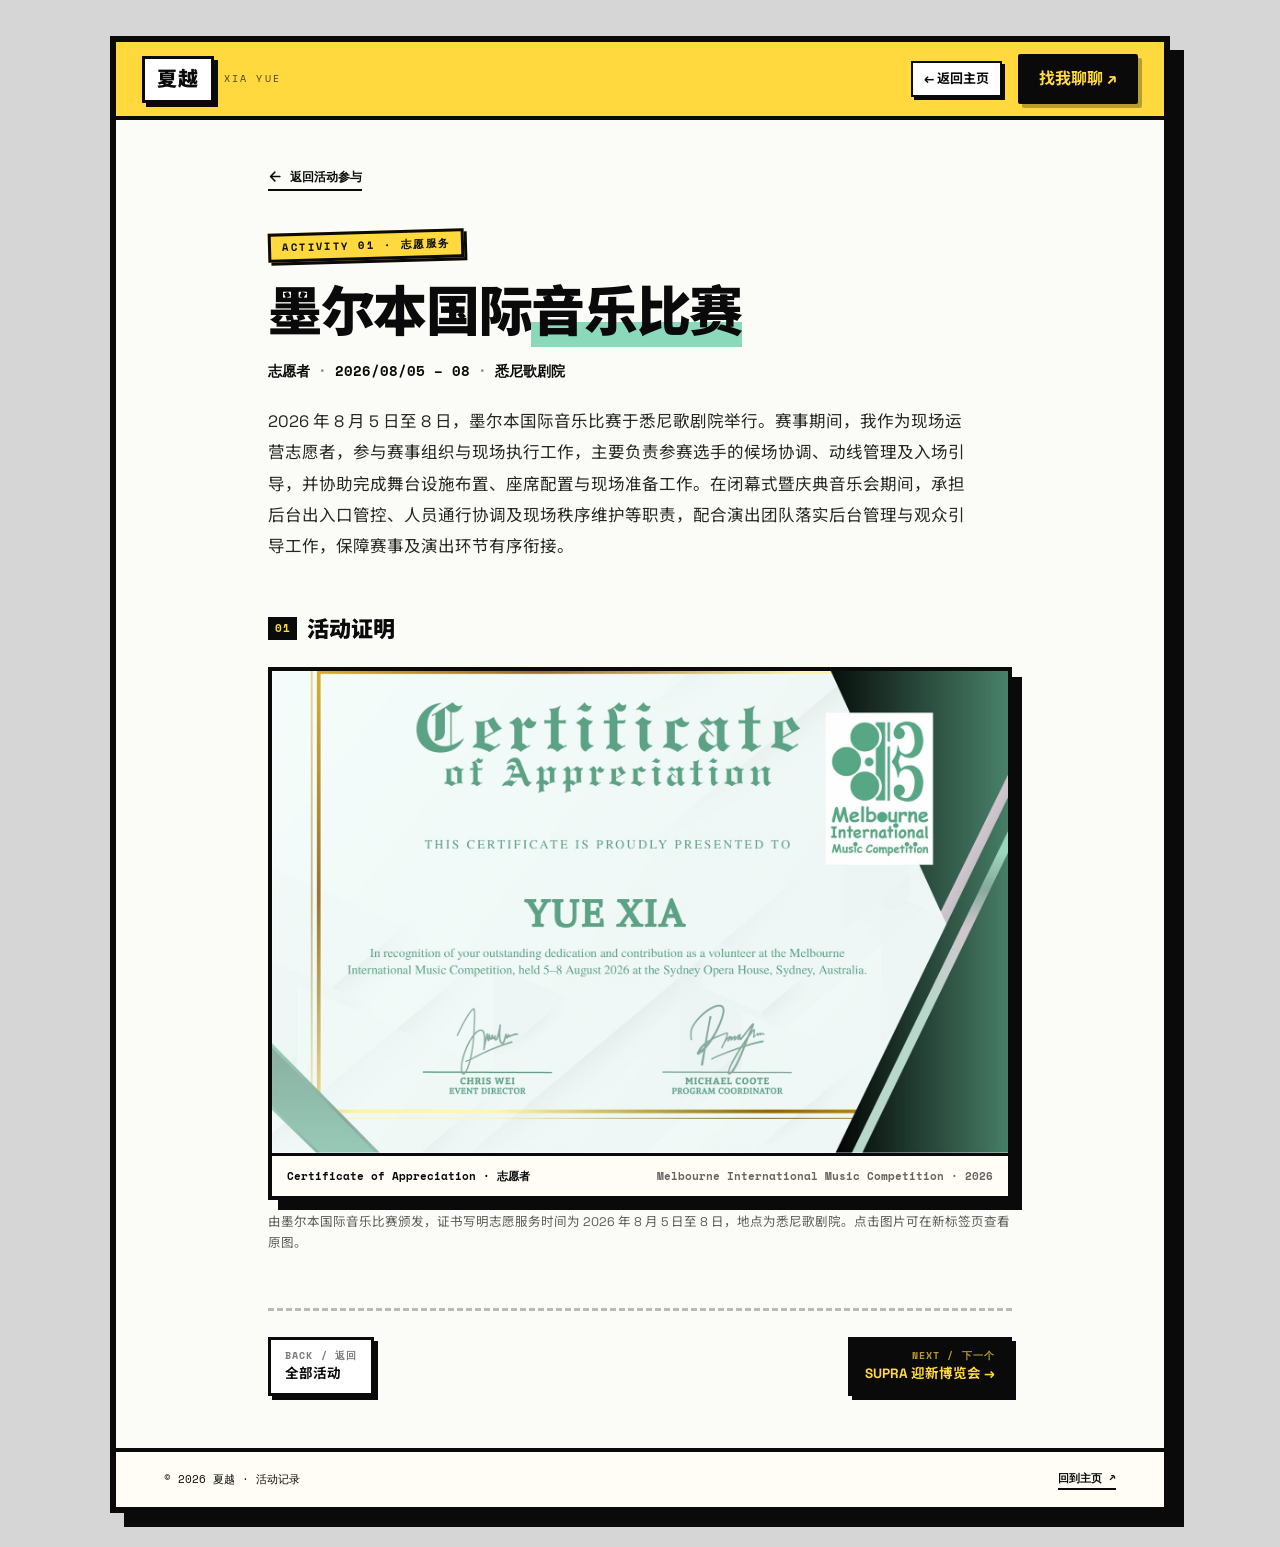
==== commit fe434559: "content: restore Melbourne activity certificate and update copy" ====
--- a/activities/melbourne-music-2026.html
+++ b/activities/melbourne-music-2026.html
@@ -4,18 +4,18 @@
 <meta charset="UTF-8" />
 <meta name="viewport" content="width=device-width, initial-scale=1.0" />
 <title>墨尔本国际音乐比赛 · 志愿者 | 夏越</title>
-<meta name="description" content="2026 年 8 月，夏越在悉尼歌剧院举行的墨尔本国际音乐比赛中担任志愿者，负责参赛选手候场管理与入场引导、舞台谱架与座椅摆放，以及总结演出的后台值守与场内引导。" />
+<meta name="description" content="2026 年 8 月 5 日至 8 日，夏越在悉尼歌剧院举行的墨尔本国际音乐比赛中担任现场运营志愿者，负责参赛选手候场协调、动线管理、入场引导及闭幕式后台管理。" />
 <meta name="theme-color" content="#ffd93d" />
 <meta property="og:type" content="article" />
 <meta property="og:title" content="墨尔本国际音乐比赛 · 志愿者 | 夏越" />
-<meta property="og:description" content="2026 年 8 月，在悉尼歌剧院举行的墨尔本国际音乐比赛中担任志愿者，负责参赛选手候场管理与入场引导、舞台布置及总结演出后台值守。" />
+<meta property="og:description" content="2026 年 8 月 5 日至 8 日，在悉尼歌剧院举行的墨尔本国际音乐比赛中担任现场运营志愿者，负责选手候场协调、动线管理、入场引导及闭幕式后台管理。" />
 <meta property="og:image" content="../assets/cert-melbourne-music-2026.jpg" />
 <link rel="icon" type="image/svg+xml" href="../favicon.svg" />
 <link rel="preconnect" href="https://fonts.googleapis.com" />
 <link rel="preconnect" href="https://fonts.gstatic.com" crossorigin />
 <link href="https://fonts.googleapis.com/css2?family=Space+Grotesk:wght@400;500;600;700&family=Space+Mono:wght@400;700&family=Caveat:wght@500;700&family=Ma+Shan+Zheng&family=Noto+Sans+SC:wght@400;500;700;900&display=swap" rel="stylesheet" />
 <link rel="stylesheet" href="../styles.css" />
-<link rel="stylesheet" href="activity.css" />
+<link rel="stylesheet" href="../detail.css" />
 </head>
 <body class="ap-theme-melbourne">
 
@@ -50,8 +50,22 @@
     </header>
 
     <p class="ap-lede">
-      2026 年 8 月 5 日至 8 日，墨尔本国际音乐比赛在悉尼歌剧院举行。赛事期间，我担任<span class="ap-nowrap">志愿者</span>，负责参赛选手的候场管理与入场引导，以及舞台谱架、座椅的摆放。在总结演出中，负责后台出入口的开关与值守，以及场内秩序维护和现场引导。
+      2026 年 8 月 5 日至 8 日，墨尔本国际音乐比赛于悉尼歌剧院举行。赛事期间，我作为现场运营志愿者，参与赛事组织与现场执行工作，主要负责参赛选手的候场协调、动线管理及入场引导，并协助完成舞台设施布置、座席配置与现场准备工作。在闭幕式暨庆典音乐会期间，承担后台出入口管控、人员通行协调及现场秩序维护等职责，配合演出团队落实后台管理与观众引导工作，保障赛事及演出环节有序衔接。
     </p>
+
+    <section class="ap-section" aria-labelledby="proof">
+      <h2 id="proof"><span class="ap-num">01</span>活动证明</h2>
+      <figure class="ap-proof">
+        <a href="../assets/cert-melbourne-music-2026.jpg" target="_blank" rel="noopener" aria-label="在新标签页查看墨尔本国际音乐比赛志愿者证书原图">
+          <img src="../assets/cert-melbourne-music-2026.jpg" alt="墨尔本国际音乐比赛志愿者感谢证书，授予 Yue Xia" width="1600" height="1047" loading="lazy" />
+        </a>
+        <figcaption>
+          <span>Certificate of Appreciation · 志愿者</span>
+          <span>Melbourne International Music Competition · 2026</span>
+        </figcaption>
+      </figure>
+      <p class="ap-proof-note">由墨尔本国际音乐比赛颁发，证书写明志愿服务时间为 2026 年 8 月 5 日至 8 日，地点为悉尼歌剧院。点击图片可在新标签页查看原图。</p>
+    </section>
 
     <nav class="ap-pager" aria-label="活动翻页">
       <a class="ap-page-btn" href="../index.html#activities">
--- a/styles.css
+++ b/styles.css
@@ -187,7 +187,7 @@
   animation: rise2 .8s var(--ease) backwards 1.05s;
 }
 @keyframes rise2 { from { opacity: 0; transform: translateY(24px); } }
-.hero-name .ink { position: relative; white-space: nowrap; isolation: isolate; }
+.hero-name .ink { position: relative; white-space: nowrap; isolation: isolate; font-style: normal; margin-left: .08em; }
 .hero-name .ink::after {
   content: ""; position: absolute; left: -2%; right: -2%; bottom: 10%;
   height: 26%; background: var(--yellow); z-index: -1;
@@ -220,26 +220,6 @@
 }
 .icon-btn:hover::after { opacity: 1; translate: -50% -2px; }
 
-.hero-cta-row { display: flex; align-items: flex-end; gap: 18px;
-  animation: rise2 .8s var(--ease) backwards 1.35s; }
-.scribble { color: var(--ink); position: relative; padding-left: 70px; }
-.scribble-text { font-family: var(--hand); font-size: 27px; line-height: 1.2; display: block; transform: rotate(-3deg); }
-.scribble-arrow { width: 86px; height: 50px; margin: -2px 0 0 26px; opacity: .9; }
-.play-bubble {
-  position: relative; width: 66px; height: 66px; flex: 0 0 66px;
-  display: grid; place-items: center; border-radius: 50%;
-  background: var(--yellow); border: 4px solid var(--ink);
-  box-shadow: 5px 5px 0 var(--ink);
-  transition: transform .2s var(--ease), box-shadow .2s var(--ease);
-}
-.play-bubble svg { width: 26px; height: 26px; fill: var(--ink); margin-left: 3px; }
-.play-bubble:hover { transform: translate(-3px,-3px) rotate(-6deg); box-shadow: 9px 9px 0 var(--ink); }
-.pulse-ring {
-  position: absolute; inset: -10px; border: 3px solid var(--ink); border-radius: 50%;
-  opacity: .55; animation: pulse 2.4s ease-out infinite;
-}
-@keyframes pulse { 0% { transform: scale(.86); opacity: .5; } 70% { transform: scale(1.18); opacity: 0; } 100% { opacity: 0; } }
-
 /* 头像卡片 */
 .hero-visual { position: relative; display: flex; flex-direction: column; align-items: center;
   animation: rise2 .9s var(--ease) backwards 1.15s; }
@@ -252,7 +232,7 @@
 }
 .avatar-card:hover { box-shadow: 18px 18px 0 var(--ink); }
 .tape {
-  position: absolute; top: -22px; left: 50%; translate: -50% 0;
+  position: absolute; top: -22px; left: 50%; translate: -50% 0; z-index: 5;
   width: 132px; height: 38px; background: rgba(255,217,61,.92);
   border: 2px solid rgba(0,0,0,.75);
   transform: rotate(-4deg);
@@ -271,23 +251,13 @@
   width: 100%; height: 100%; object-fit: cover; object-position: center 42%;
   display: block;
 }
-.avatar-meta {
-  position: absolute; bottom: 0; left: 0; right: 0;
-  display: flex; align-items: center; justify-content: center; gap: 8px;
-  font-family: var(--mono); font-size: 10.5px; letter-spacing: .18em;
-  background: var(--cream); border-top: 3px solid var(--ink);
-  padding: 5px 10px; z-index: 2;
-}
-.avatar-meta i { width: 22px; height: 2px; background: var(--ink); }
 .avatar-badge {
   position: absolute; bottom: -16px; right: -14px;
+  width: 84px; height: 31px;
+  display: grid; place-items: center;
   background: var(--pink); border: 3px solid var(--ink); box-shadow: 4px 4px 0 var(--ink);
-  padding: 5px 13px; font-weight: 700; font-size: 13px;
+  font-size: 13px; font-weight: 700; line-height: 1;
   transform: rotate(-5deg);
-}
-.avatar-caption {
-  font-family: var(--hand); font-size: 21px; margin-top: 26px;
-  color: #3a3a3a; transform: rotate(-2deg);
 }
 
 .deco-sticker { position: absolute; z-index: 3; filter: drop-shadow(3px 3px 0 rgba(0,0,0,.9)); }
@@ -392,14 +362,8 @@
 .activity-row:nth-child(4) .activity-mark { background: var(--green); }
 .activity-body { padding-top: 3px; }
 .activity-name { font-size: clamp(17px, 2.2vw, 21px); font-weight: 900; line-height: 1.45; letter-spacing: -.005em; }
+.activity-role, .activity-unit { white-space: nowrap; }
 .activity-meta { margin-top: 7px; font-size: 13.5px; color: #4a4a4a; }
-.activity-link {
-  display: inline-flex; align-items: center; gap: 5px; margin-top: 9px;
-  font-family: var(--mono); font-size: 12.5px; font-weight: 700;
-  border-bottom: 2px solid currentColor; padding-bottom: 1px;
-}
-.activity-link:hover { background: var(--yellow); }
-.activity-link svg { width: 13px; height: 13px; }
 .activity-date { padding-top: 7px; font-family: var(--mono); font-size: 12.5px; font-weight: 700; white-space: nowrap; }
 .activity-row-link {
   color: inherit; cursor: pointer;
@@ -410,38 +374,52 @@
 .activity-row-link:hover .activity-mark { transform: rotate(9deg) translateY(-2px); }
 .activity-row-link:hover .activity-name { text-decoration: underline; text-decoration-thickness: 2.5px; text-underline-offset: 4px; }
 
-/* ---------------- 兴趣 ---------------- */
-.interest-grid { display: grid; grid-template-columns: repeat(3, 1fr); gap: 24px; }
-.interest-card {
+/* ---------------- 技能 ---------------- */
+.skill-board { display: grid; grid-template-columns: 1fr 1fr; gap: 24px; align-items: stretch; }
+.skill-panel {
+  --skill-accent: var(--cyan);
+  position: relative; display: flex; flex-direction: column;
   background: var(--paper); border: 4px solid var(--ink); box-shadow: 8px 8px 0 var(--ink);
-  padding: 28px 24px 30px; position: relative; overflow: hidden;
+  padding: 26px 28px 28px 34px;
   transition: transform .25s var(--ease), box-shadow .25s var(--ease);
 }
-.interest-card:nth-child(2) { transform: rotate(1deg); }
-.interest-card:hover { transform: translate(-4px,-6px) rotate(-1deg); box-shadow: 14px 16px 0 var(--ink); }
-.interest-icon {
-  width: 54px; height: 54px; display: grid; place-items: center;
-  border: 3px solid var(--ink); box-shadow: 4px 4px 0 var(--ink);
-  margin-bottom: 18px;
-}
-.interest-icon svg { width: 27px; height: 27px; fill: var(--ink); }
-.i-yellow { background: var(--yellow); }
-.i-cyan { background: var(--cyan); }
-.i-pink { background: var(--pink); }
-.interest-card h3 { font-size: 24px; font-weight: 900; margin-bottom: 6px; }
-.interest-card p { font-size: 15px; color: #303030; }
-.interest-corner {
-  position: absolute; right: 12px; top: -8px; font-size: 62px; font-weight: 900;
-  color: var(--ink); opacity: .08; line-height: 1;
-}
-.tag-cloud { display: flex; flex-wrap: wrap; gap: 10px; margin-top: 30px; }
-.tag {
-  background: var(--cream); border: 3px solid var(--ink); box-shadow: 3px 3px 0 var(--ink);
-  padding: 5px 14px; font-weight: 700; font-size: 14px;
-  transition: transform .18s var(--ease), background .18s;
-}
-.tag:hover { transform: translateY(-3px) rotate(-1deg); background: var(--yellow); }
-.tag-alt { background: var(--cyan); font-family: var(--mono); letter-spacing: .06em; }
+.skill-panel::before {
+  content: ""; position: absolute; left: 0; top: 0; bottom: 0; width: 9px;
+  background: var(--skill-accent); border-right: 3px solid var(--ink);
+}
+.skill-panel-certs { --skill-accent: var(--yellow); }
+.skill-panel:hover { transform: translate(-3px,-4px); box-shadow: 12px 13px 0 var(--ink); }
+.skill-panel-head { display: flex; align-items: center; gap: 14px; flex-wrap: wrap; }
+.skill-kicker {
+  font-family: var(--mono); font-size: 10px; font-weight: 700; letter-spacing: .12em;
+  background: var(--cream); border: 2.5px solid var(--ink); box-shadow: 2px 2px 0 var(--ink);
+  padding: 3px 8px;
+}
+.skill-panel-head h3 { font-size: clamp(22px, 2.3vw, 27px); font-weight: 900; letter-spacing: -.01em; }
+.skill-tool-list { list-style: none; flex: 1; display: grid; grid-auto-rows: 1fr; gap: 10px; margin-top: 20px; }
+.skill-tool-list li {
+  display: grid; grid-template-columns: 28px 1fr; align-items: center; gap: 12px;
+  min-height: 54px; padding: 10px 14px;
+  background: var(--cream); border: 2.5px solid var(--ink); box-shadow: 3px 3px 0 var(--ink);
+  font-weight: 700; font-size: 15px; line-height: 1.4;
+}
+.skill-tool-no {
+  width: 28px; height: 28px; display: grid; place-items: center;
+  background: var(--skill-accent); border: 2px solid var(--ink); box-shadow: 2px 2px 0 var(--ink);
+  font-family: var(--mono); font-size: 10px; font-weight: 700;
+}
+.cert-list { list-style: none; flex: 1; display: flex; flex-direction: column; justify-content: space-between; margin-top: 18px; }
+.cert-list li {
+  display: grid; grid-template-columns: 26px 1fr; align-items: center; gap: 12px;
+  padding: 10px 0; border-bottom: 2px dashed rgba(0,0,0,.18);
+  font-size: 15px; font-weight: 600; line-height: 1.4;
+}
+.cert-list li:last-child { border-bottom: 0; padding-bottom: 0; }
+.cert-check {
+  width: 26px; height: 26px; display: grid; place-items: center;
+  background: var(--skill-accent); border: 2px solid var(--ink); box-shadow: 2px 2px 0 var(--ink);
+  font-size: 13px; font-weight: 900;
+}
 
 /* ---------------- 荣誉奖励 ---------------- */
 .honor-grid {
@@ -484,6 +462,8 @@
 /* ---------------- 教育背景 ---------------- */
 .edu-list { display: flex; flex-direction: column; gap: 22px; }
 .edu-entry {
+  --edu-accent: var(--yellow);
+  --edu-ink: var(--ink);
   display: grid; grid-template-columns: auto 1fr auto;
   align-items: center; gap: 24px;
   background: var(--paper); border: 4px solid var(--ink);
@@ -491,15 +471,25 @@
   padding: 26px 30px;
   transition: transform .22s var(--ease), box-shadow .22s var(--ease);
 }
+.edu-entry-usyd { --edu-accent: #e64626; }
+.edu-entry-glxy { --edu-accent: #ae0a29; --edu-ink: #fff; }
 .edu-entry:hover { transform: translate(-3px,-4px); box-shadow: 13px 14px 0 var(--ink); }
 .edu-index {
   width: 46px; height: 46px; flex: 0 0 46px;
   display: grid; place-items: center;
   font-family: var(--mono); font-size: 13px; font-weight: 700;
-  background: var(--yellow); border: 3px solid var(--ink); box-shadow: 3px 3px 0 var(--ink);
-}
-.edu-entry:nth-child(2) .edu-index { background: var(--cyan); }
+  background: var(--edu-accent); color: var(--edu-ink); border: 3px solid var(--ink); box-shadow: 3px 3px 0 var(--ink);
+}
 .edu-school-name { font-size: clamp(21px, 2.6vw, 27px); font-weight: 900; line-height: 1.25; letter-spacing: -.01em; }
+.edu-school-link { color: inherit; text-decoration: none; }
+.edu-school-link:hover { background: linear-gradient(transparent 62%, var(--yellow) 62%); }
+.edu-link-arrow {
+  display: inline-block; margin-left: .12em; vertical-align: .18em;
+  font-size: .58em; opacity: .45;
+  transition: opacity .18s, transform .18s var(--ease);
+}
+.edu-school-link:hover .edu-link-arrow { opacity: 1; transform: translate(2px, -2px); }
+.edu-school-link:focus-visible { outline: 3px solid var(--ink); outline-offset: 3px; }
 .edu-major { font-size: 15.5px; margin-top: 6px; }
 .edu-side { display: flex; flex-direction: column; align-items: flex-end; gap: 8px; }
 .edu-date {
@@ -508,35 +498,37 @@
 }
 .edu-chip {
   font-size: 12.5px; font-weight: 700;
+  background: var(--edu-accent); color: var(--edu-ink);
   border: 2.5px solid var(--ink); padding: 2px 9px; box-shadow: 2px 2px 0 var(--ink);
 }
-.edu-chip-yellow { background: var(--yellow); }
-.edu-chip-cyan { background: var(--cyan); }
 
 /* ---------------- 工作经历 ---------------- */
 .work-list { display: flex; flex-direction: column; gap: 22px; }
 .work-entry {
   --accent: var(--yellow);
+  --accent-ink: var(--ink);
   position: relative;
   background: var(--paper); border: 4px solid var(--ink); box-shadow: 9px 9px 0 var(--ink);
   padding: 26px 30px 25px 38px;
   transition: transform .22s var(--ease), box-shadow .22s var(--ease);
 }
-.work-entry:nth-child(2) { --accent: var(--pink); }
+.work-entry-cre { --accent: #004396; --accent-ink: #fff; }
+.work-entry-schneider { --accent: #3dcd58; }
 .work-entry:hover { transform: translate(-3px,-4px); box-shadow: 13px 14px 0 var(--ink); }
 .work-entry::before {
   content: ""; position: absolute; left: 0; top: 0; bottom: 0; width: 9px;
   background: var(--accent); border-right: 3px solid var(--ink);
 }
 .work-top { display: flex; align-items: flex-start; justify-content: space-between; gap: 16px; flex-wrap: wrap; }
+.work-head { display: flex; flex-direction: column; align-items: flex-start; gap: 10px; }
 .work-company { font-size: clamp(19px, 2.35vw, 25px); font-weight: 900; line-height: 1.32; letter-spacing: -.01em; }
 .work-role {
-  display: inline-block; margin-top: 9px; font-size: 12.5px; font-weight: 700;
-  background: var(--accent); border: 2.5px solid var(--ink); box-shadow: 3px 3px 0 var(--ink);
+  display: inline-block; font-size: 12.5px; font-weight: 700;
+  background: var(--accent); color: var(--accent-ink); border: 2.5px solid var(--ink); box-shadow: 3px 3px 0 var(--ink);
   padding: 2px 10px;
 }
 .work-date {
-  flex: 0 0 auto; font-family: var(--mono); font-size: 12.5px; font-weight: 700;
+  display: inline-block; flex: 0 0 auto; font-family: var(--mono); font-size: 12.5px; font-weight: 700;
   background: var(--cream); border: 2.5px solid var(--ink); padding: 3px 9px; white-space: nowrap;
 }
 .work-points { list-style: none; margin-top: 18px; display: grid; gap: 9px; }
@@ -548,6 +540,55 @@
 
 /* ---------------- 项目经验 ---------------- */
 .project-list { display: flex; flex-direction: column; gap: 22px; }
+.project-entry {
+  --accent: var(--green);
+  position: relative;
+  background: var(--paper); border: 4px solid var(--ink); box-shadow: 9px 9px 0 var(--ink);
+  padding: 26px 30px 27px 38px;
+  transition: transform .22s var(--ease), box-shadow .22s var(--ease);
+}
+.project-entry:hover { transform: translate(-3px,-4px); box-shadow: 13px 14px 0 var(--ink); }
+.project-entry:nth-child(1) { --accent: var(--cyan); }
+.project-entry:nth-child(2) { --accent: var(--green); }
+.project-entry::before {
+  content: ""; position: absolute; left: 0; top: 0; bottom: 0; width: 9px;
+  background: var(--accent); border-right: 3px solid var(--ink);
+}
+.project-top { display: flex; align-items: flex-start; justify-content: space-between; gap: 16px; flex-wrap: wrap; }
+.project-head { display: flex; align-items: center; gap: 14px; flex-wrap: wrap; }
+.project-mark {
+  width: 42px; height: 42px; flex: 0 0 42px; display: grid; place-items: center;
+  font-family: var(--mono); font-size: 12px; font-weight: 700;
+  background: var(--accent); border: 3px solid var(--ink); box-shadow: 3px 3px 0 var(--ink);
+}
+.project-name { font-size: clamp(20px, 2.4vw, 26px); font-weight: 900; line-height: 1.3; letter-spacing: -.01em; }
+.project-points { list-style: none; margin-top: 16px; display: grid; grid-template-columns: 1fr 1fr; gap: 10px 24px; }
+.project-points li { position: relative; padding-left: 24px; font-size: 15px; line-height: 1.6; color: #242424; }
+.project-points li::before {
+  content: ""; position: absolute; left: 2px; top: 8px;
+  width: 8px; height: 8px; background: var(--accent); border: 2px solid var(--ink);
+}
+.project-groups { margin-top: 18px; }
+.project-group {
+  display: grid; grid-template-columns: 96px 1fr; gap: 20px;
+  padding: 16px 0; border-top: 2px dashed rgba(0,0,0,.18);
+}
+.project-group:first-child { padding-top: 0; border-top: 0; }
+.project-group:last-child { padding-bottom: 0; }
+.project-term {
+  align-self: start; justify-self: start; white-space: nowrap;
+  font-family: var(--mono); font-size: 11px; font-weight: 700;
+  background: var(--cream); border: 2.5px solid var(--ink); box-shadow: 2px 2px 0 var(--ink);
+  padding: 3px 7px;
+}
+.project-items { list-style: none; display: grid; gap: 14px; }
+.project-item { position: relative; padding-left: 18px; }
+.project-item::before {
+  content: ""; position: absolute; left: 0; top: .55em;
+  width: 8px; height: 8px; background: var(--accent); border: 2px solid var(--ink);
+}
+.project-item h4 { font-size: 16px; font-weight: 700; line-height: 1.5; letter-spacing: -.005em; }
+.project-sub { margin-top: 3px; font-size: 13.5px; line-height: 1.6; color: #555; }
 
 /* ---------------- 联系 ---------------- */
 .section-contact { padding-top: 72px; }
@@ -639,17 +680,12 @@
   .hero-desc { font-size: 15.5px; margin-bottom: 24px; }
   .hero-social { margin-bottom: 30px; }
   .icon-btn { width: 46px; height: 46px; }
-  .scribble { padding-left: 0; }
-  .scribble-text { font-size: 23px; }
-  .scribble-arrow { margin-left: 14px; width: 70px; }
-  .play-bubble { width: 58px; height: 58px; flex-basis: 58px; }
   .avatar-card { width: min(100%, 272px); padding: 12px; box-shadow: 9px 9px 0 var(--ink); }
-  .avatar-caption { font-size: 18px; margin-top: 22px; }
   .hero-visual { margin-top: 26px; }
   .ds-code { width: 50px; height: 50px; left: -8px; top: -16px; }
   .ds-star { width: 38px; height: 38px; right: -8px; }
   .ds-note { width: 46px; height: 46px; left: -10px; bottom: 56px; }
-  .avatar-badge { right: -6px; font-size: 12px; }
+  .avatar-badge { right: -6px; width: 78px; height: 29px; font-size: 12px; }
 
   .badge-row { gap: 8px; margin-top: 42px; }
   .tech-badge { padding: 5px 11px; font-size: 12.5px; }
@@ -670,11 +706,16 @@
   .activity-meta { font-size: 12.5px; }
   .activity-date { grid-column: 2; padding-top: 0; font-size: 11.5px; }
 
-  .interest-grid { grid-template-columns: 1fr; gap: 16px; }
-  .interest-card { padding: 22px 20px; box-shadow: 6px 6px 0 var(--ink); }
-  .interest-card:nth-child(2) { transform: none; }
-  .interest-card h3 { font-size: 21px; }
-  .tag-cloud { margin-top: 22px; gap: 8px; }
+  .skill-board { grid-template-columns: 1fr; gap: 16px; }
+  .skill-panel { padding: 20px 16px 22px 23px; box-shadow: 6px 6px 0 var(--ink); }
+  .skill-panel::before { width: 7px; }
+  .skill-panel-head { gap: 10px; }
+  .skill-kicker { font-size: 9px; padding: 2px 6px; }
+  .skill-panel-head h3 { font-size: 21px; }
+  .skill-tool-list { margin-top: 14px; gap: 8px; }
+  .skill-tool-list li { min-height: 48px; padding: 9px 11px; font-size: 14.5px; }
+  .cert-list { margin-top: 12px; }
+  .cert-list li { font-size: 14px; padding: 9px 0; }
 
   .honor-grid { grid-template-columns: 1fr; gap: 16px; }
   .honor-card { padding: 16px 18px 20px; border-top-width: 10px; box-shadow: 6px 6px 0 var(--ink); }
@@ -696,10 +737,26 @@
   .work-entry::before { width: 7px; }
   .work-top { gap: 10px; }
   .work-company { font-size: 19px; }
-  .work-role { margin-top: 7px; font-size: 11.5px; padding: 1px 8px; }
+  .work-role { font-size: 11.5px; padding: 1px 8px; }
   .work-date { font-size: 11.5px; padding: 2px 8px; }
   .work-points { margin-top: 14px; gap: 7px; }
   .work-points li { font-size: 14.5px; padding-left: 22px; }
+
+  .project-entry { padding: 19px 16px 20px 23px; box-shadow: 6px 6px 0 var(--ink); }
+  .project-entry::before { width: 7px; }
+  .project-top { gap: 10px; }
+  .project-head { gap: 10px; }
+  .project-mark { width: 36px; height: 36px; flex-basis: 36px; font-size: 11px; border-width: 2.5px; }
+  .project-name { font-size: 19px; }
+  .project-points { grid-template-columns: 1fr; gap: 8px; margin-top: 13px; }
+  .project-points li { font-size: 14.5px; }
+  .project-groups { margin-top: 14px; }
+  .project-group { grid-template-columns: 1fr; gap: 9px; padding: 13px 0; }
+  .project-term { font-size: 10px; padding: 2px 6px; }
+  .project-items { gap: 11px; }
+  .project-item { padding-left: 16px; }
+  .project-item h4 { font-size: 14.5px; line-height: 1.55; }
+  .project-sub { font-size: 12.5px; }
   .work-points li::before { top: 8px; width: 7px; height: 7px; }
 
   .contact-card { padding: 21px 20px; box-shadow: 6px 6px 0 var(--ink); }
--- a/detail.css
+++ b/detail.css
@@ -0,0 +1,249 @@
+/* ============================================================
+   活动详情页
+   与主页共用 styles.css 的配色、字体、外框与导航
+   ============================================================ */
+
+.ap-frame { max-width: 1060px; }
+.ap-theme-melbourne { --ap-accent: #8ad9bb; }
+.ap-theme-supra { --ap-accent: #66d9ef; }
+.ap-theme-courses { --ap-accent: var(--yellow); }
+.ap-theme-usyd { --ap-accent: var(--cyan); }
+
+/* 导航里的返回主页按钮 */
+.ap-home {
+  display: inline-flex; align-items: center; gap: 4px;
+  background: var(--paper); border: 2.5px solid var(--ink);
+  box-shadow: 3px 3px 0 var(--ink);
+  padding: 5px 11px; font-size: 13px;
+  transition: transform .18s var(--ease), box-shadow .18s var(--ease), background .18s;
+}
+.ap-home::after { display: none; }
+.ap-home:hover { background: var(--cyan); transform: translate(1px, 1px); box-shadow: 2px 2px 0 var(--ink); }
+.ap-home:hover::after { transform: none; }
+
+.ap-main {
+  max-width: 840px;
+  margin: 0 auto;
+  padding: 46px 48px 52px;
+}
+
+.ap-back {
+  display: inline-flex; align-items: center; gap: 7px;
+  font-family: var(--mono); font-size: 12px; font-weight: 700;
+  border-bottom: 2px solid var(--ink); padding-bottom: 2px;
+  transition: background .18s;
+}
+.ap-back:hover { background: var(--yellow); }
+.ap-back svg { width: 15px; height: 15px; }
+
+.ap-header { margin-top: 38px; }
+.ap-kicker {
+  display: inline-block; background: var(--yellow);
+  border: 3px solid var(--ink); box-shadow: 3px 3px 0 var(--ink);
+  padding: 3px 11px; font-family: var(--mono); font-size: 10.5px;
+  font-weight: 700; letter-spacing: .14em;
+  transform: rotate(-1.6deg);
+}
+.ap-title {
+  margin-top: 22px;
+  font-size: clamp(34px, 5.6vw, 54px);
+  font-weight: 900; line-height: 1.14; letter-spacing: -.025em;
+  text-wrap: balance;
+}
+.ap-title em {
+  font-style: normal;
+  background: linear-gradient(transparent 64%, var(--ap-accent) 64%);
+}
+.ap-role {
+  margin-top: 16px; font-family: var(--mono); font-size: 13.5px; font-weight: 700;
+  display: flex; flex-wrap: wrap; align-items: center; gap: 8px;
+}
+.ap-role i { font-style: normal; opacity: .45; }
+
+.ap-lede {
+  margin-top: 24px; max-width: 64ch;
+  font-size: 16.5px; line-height: 1.9; color: #262626;
+  text-wrap: pretty;
+}
+.ap-nowrap { white-space: nowrap; }
+
+/* 信息卡 */
+.ap-meta {
+  display: grid; grid-template-columns: repeat(3, 1fr); gap: 14px;
+  margin-top: 30px;
+}
+.ap-meta-item {
+  background: var(--cream); border: 3px solid var(--ink);
+  border-top: 7px solid var(--ap-accent);
+  box-shadow: 4px 4px 0 var(--ink);
+  padding: 11px 14px 13px;
+}
+.ap-meta-item dt {
+  font-family: var(--mono); font-size: 9.5px; letter-spacing: .13em;
+  color: #555; font-weight: 700;
+}
+.ap-meta-item dd { margin-top: 4px; font-size: 14.5px; font-weight: 700; line-height: 1.45; }
+
+/* 小节 */
+.ap-section { margin-top: 48px; }
+.ap-section h2 {
+  display: flex; align-items: center; gap: 10px;
+  font-size: 22px; font-weight: 900; letter-spacing: -.01em;
+}
+.ap-num {
+  font-family: var(--mono); font-size: 10.5px; letter-spacing: .06em;
+  background: var(--ink); color: var(--yellow); padding: 3px 7px;
+}
+.ap-list { list-style: none; margin-top: 18px; display: grid; gap: 12px; }
+.ap-list li {
+  position: relative; padding-left: 27px;
+  font-size: 15.5px; line-height: 1.8; color: #1c1c1c;
+}
+.ap-list li::before {
+  content: ""; position: absolute; left: 0; top: .62em;
+  width: 10px; height: 10px; background: var(--ap-accent);
+  border: 2.5px solid var(--ink);
+}
+.ap-list strong { font-weight: 900; }
+
+/* 主修课程 */
+.course-grid {
+  list-style: none; counter-reset: course; padding: 0;
+  margin: 20px 0 0;
+  display: grid; grid-template-columns: 1fr 1fr; gap: 13px 14px;
+}
+.course-item {
+  position: relative; min-height: 58px; display: flex; align-items: center;
+  padding: 11px 16px 11px 46px;
+  background: var(--paper); border: 3px solid var(--ink); box-shadow: 4px 4px 0 var(--ink);
+  font-size: 15px; font-weight: 700; line-height: 1.45;
+  transition: transform .18s var(--ease), box-shadow .18s var(--ease), background .18s;
+}
+.course-item::before {
+  counter-increment: course; content: counter(course, decimal-leading-zero);
+  position: absolute; left: 12px; top: 50%; transform: translateY(-50%);
+  width: 24px; height: 24px; display: grid; place-items: center;
+  font-family: var(--mono); font-size: 9.5px; font-weight: 700;
+  background: var(--yellow); border: 2px solid var(--ink); box-shadow: 2px 2px 0 var(--ink);
+}
+.course-item:nth-child(4n+2)::before { background: var(--cyan); }
+.course-item:nth-child(4n+3)::before { background: var(--pink); }
+.course-item:nth-child(4n)::before { background: var(--green); }
+.course-item:hover { transform: translate(2px, 2px); box-shadow: 2px 2px 0 var(--ink); background: var(--cream); }
+
+/* 硕士课程 */
+.course-list { list-style: none; padding: 0; margin: 20px 0 0; display: grid; gap: 11px; }
+.course-row {
+  display: grid; grid-template-columns: 104px 1fr; align-items: center; gap: 16px;
+  background: var(--paper); border: 3px solid var(--ink); box-shadow: 4px 4px 0 var(--ink);
+  padding: 12px 16px;
+  transition: transform .18s var(--ease), box-shadow .18s var(--ease), background .18s;
+}
+.course-row:hover { transform: translate(2px, 2px); box-shadow: 2px 2px 0 var(--ink); background: var(--cream); }
+.course-code {
+  justify-self: start; display: inline-flex; align-items: center; justify-content: center;
+  min-width: 86px; padding: 4px 7px;
+  font-family: var(--mono); font-size: 11px; font-weight: 700; letter-spacing: .04em;
+  background: var(--cyan); border: 2px solid var(--ink); box-shadow: 2px 2px 0 var(--ink);
+}
+.course-row:nth-child(4n+2) .course-code { background: var(--yellow); }
+.course-row:nth-child(4n+3) .course-code { background: var(--pink); }
+.course-row:nth-child(4n) .course-code { background: var(--green); }
+.course-title { font-size: 15.5px; font-weight: 700; line-height: 1.45; }
+
+/* 证明 */
+.ap-proof {
+  margin: 20px 0 0; background: var(--paper);
+  border: 4px solid var(--ink); box-shadow: 10px 10px 0 var(--ink);
+  transition: transform .25s var(--ease), box-shadow .25s var(--ease);
+}
+.ap-proof:hover { transform: translate(-2px, -2px); box-shadow: 12px 12px 0 var(--ink); }
+.ap-proof a { display: block; cursor: zoom-in; }
+.ap-proof img { width: 100%; height: auto; }
+.ap-proof figcaption {
+  display: flex; justify-content: space-between; align-items: center; gap: 12px;
+  flex-wrap: wrap; padding: 11px 15px;
+  border-top: 3px solid var(--ink); background: var(--cream);
+  font-family: var(--mono); font-size: 11px; font-weight: 700;
+}
+.ap-proof figcaption span:last-child { opacity: .62; }
+.ap-proof-note {
+  margin-top: 12px; font-size: 12.5px; line-height: 1.7; color: #5a5a5a;
+}
+.ap-proof-note a {
+  border-bottom: 2px solid currentColor; font-weight: 700;
+}
+.ap-proof-note a:hover { background: var(--yellow); }
+
+/* 翻页 */
+.ap-pager {
+  display: flex; justify-content: space-between; align-items: stretch; gap: 14px;
+  margin-top: 54px; padding-top: 26px; border-top: 3px dashed #b9b9b9;
+}
+.ap-page-btn {
+  display: flex; flex-direction: column; gap: 3px;
+  font-size: 13.5px; font-weight: 700; line-height: 1.4;
+  border: 3px solid var(--ink); box-shadow: 4px 4px 0 var(--ink);
+  background: var(--paper); padding: 9px 14px;
+  transition: transform .18s var(--ease), box-shadow .18s var(--ease);
+}
+.ap-page-btn:hover { transform: translate(2px, 2px); box-shadow: 2px 2px 0 var(--ink); }
+.ap-page-btn span {
+  font-family: var(--mono); font-size: 9.5px; letter-spacing: .12em;
+  font-weight: 700; opacity: .55;
+}
+.ap-page-btn.is-next { text-align: right; background: var(--ink); color: var(--yellow); }
+.ap-page-btn.is-next span { opacity: .7; }
+
+/* 页脚 */
+.ap-footer {
+  display: flex; justify-content: space-between; align-items: center; gap: 14px;
+  border-top: 4px solid var(--ink); background: var(--cream);
+  padding: 17px 48px; font-family: var(--mono); font-size: 11px;
+}
+.ap-footer a { font-weight: 700; border-bottom: 2px solid currentColor; }
+.ap-footer a:hover { background: var(--yellow); }
+
+/* 入场 */
+@media (prefers-reduced-motion: no-preference) {
+  .ap-header, .ap-lede, .ap-meta {
+    animation: ap-in .55s var(--ease) both;
+  }
+  .ap-lede { animation-delay: .08s; }
+  .ap-meta { animation-delay: .14s; }
+  @keyframes ap-in {
+    from { opacity: 0; translate: 0 14px; }
+    to { opacity: 1; translate: 0 0; }
+  }
+}
+
+@media (max-width: 720px) {
+  .ap-main { padding: 28px 20px 36px; }
+  .ap-home { font-size: 11.5px; padding: 4px 8px; }
+  .ap-header { margin-top: 28px; }
+  .ap-title { font-size: clamp(30px, 9vw, 40px); margin-top: 18px; }
+  .ap-role { font-size: 11.5px; gap: 6px; }
+  .ap-lede { margin-top: 18px; font-size: 15.5px; line-height: 1.85; }
+  .ap-meta { grid-template-columns: 1fr; gap: 10px; margin-top: 22px; }
+  .ap-meta-item { display: flex; align-items: baseline; gap: 12px; padding: 9px 12px 10px; border-top-width: 5px; }
+  .ap-meta-item dt { flex: 0 0 82px; }
+  .ap-meta-item dd { margin-top: 0; font-size: 14px; }
+  .ap-section { margin-top: 36px; }
+  .ap-section h2 { font-size: 19px; }
+  .ap-list { margin-top: 14px; gap: 10px; }
+  .ap-list li { font-size: 14.5px; padding-left: 23px; }
+  .course-grid { grid-template-columns: 1fr; gap: 9px; margin-top: 16px; }
+  .course-item { min-height: 52px; padding: 10px 12px 10px 42px; border-width: 2.5px; box-shadow: 3px 3px 0 var(--ink); font-size: 14px; }
+  .course-item::before { left: 10px; width: 22px; height: 22px; font-size: 8.5px; }
+  .course-list { gap: 9px; margin-top: 16px; }
+  .course-row { grid-template-columns: 1fr; gap: 7px; padding: 11px 13px; border-width: 2.5px; box-shadow: 3px 3px 0 var(--ink); }
+  .course-code { min-width: 0; font-size: 10px; padding: 2px 6px; }
+  .course-title { font-size: 14.5px; }
+  .ap-proof { box-shadow: 6px 6px 0 var(--ink); border-width: 3px; }
+  .ap-proof:hover { transform: none; box-shadow: 6px 6px 0 var(--ink); }
+  .ap-proof figcaption { flex-direction: column; align-items: flex-start; gap: 3px; font-size: 10px; padding: 9px 11px; }
+  .ap-pager { flex-direction: column; margin-top: 40px; padding-top: 22px; }
+  .ap-page-btn { width: 100%; }
+  .ap-page-btn.is-next { text-align: left; }
+  .ap-footer { padding: 15px 20px; font-size: 10px; }
+}
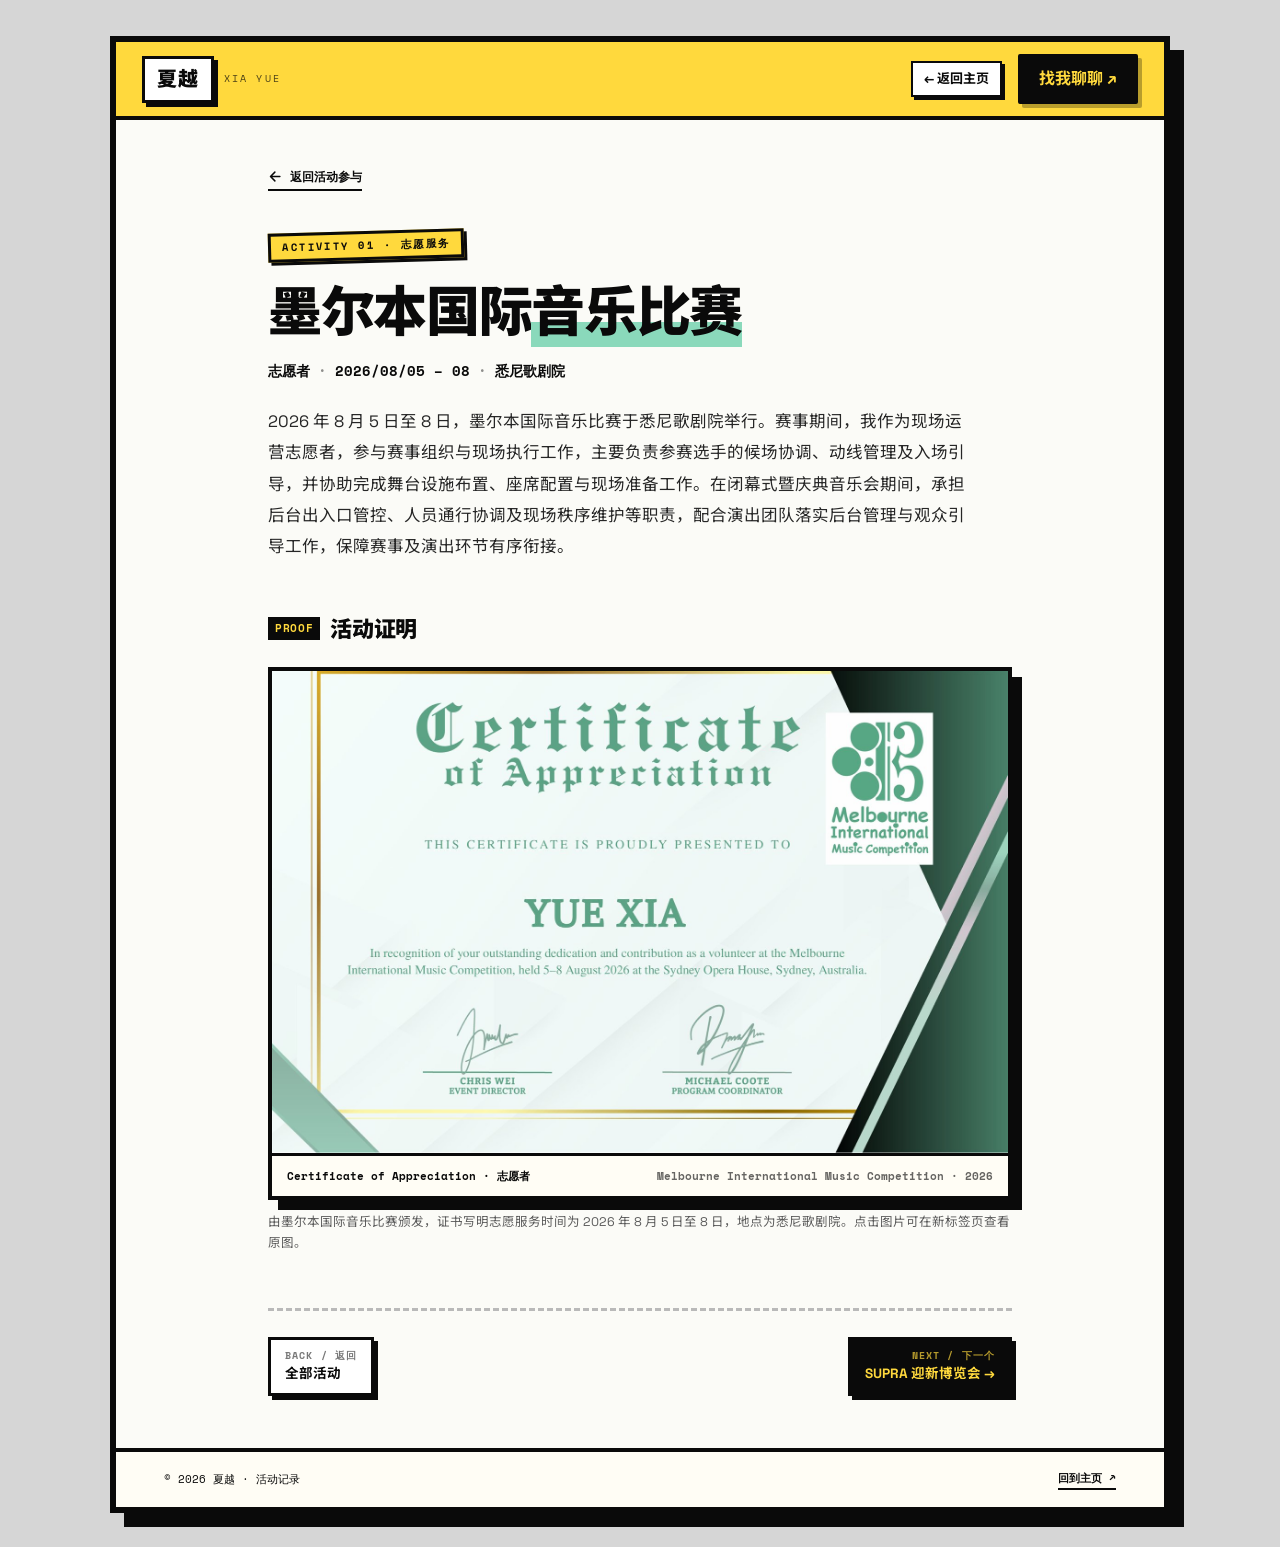
==== commit b326e203: "style: label activity proof sections with PROOF" ====
--- a/activities/melbourne-music-2026.html
+++ b/activities/melbourne-music-2026.html
@@ -54,7 +54,7 @@
     </p>
 
     <section class="ap-section" aria-labelledby="proof">
-      <h2 id="proof"><span class="ap-num">01</span>活动证明</h2>
+      <h2 id="proof"><span class="ap-num">PROOF</span>活动证明</h2>
       <figure class="ap-proof">
         <a href="../assets/cert-melbourne-music-2026.jpg" target="_blank" rel="noopener" aria-label="在新标签页查看墨尔本国际音乐比赛志愿者证书原图">
           <img src="../assets/cert-melbourne-music-2026.jpg" alt="墨尔本国际音乐比赛志愿者感谢证书，授予 Yue Xia" width="1600" height="1047" loading="lazy" />
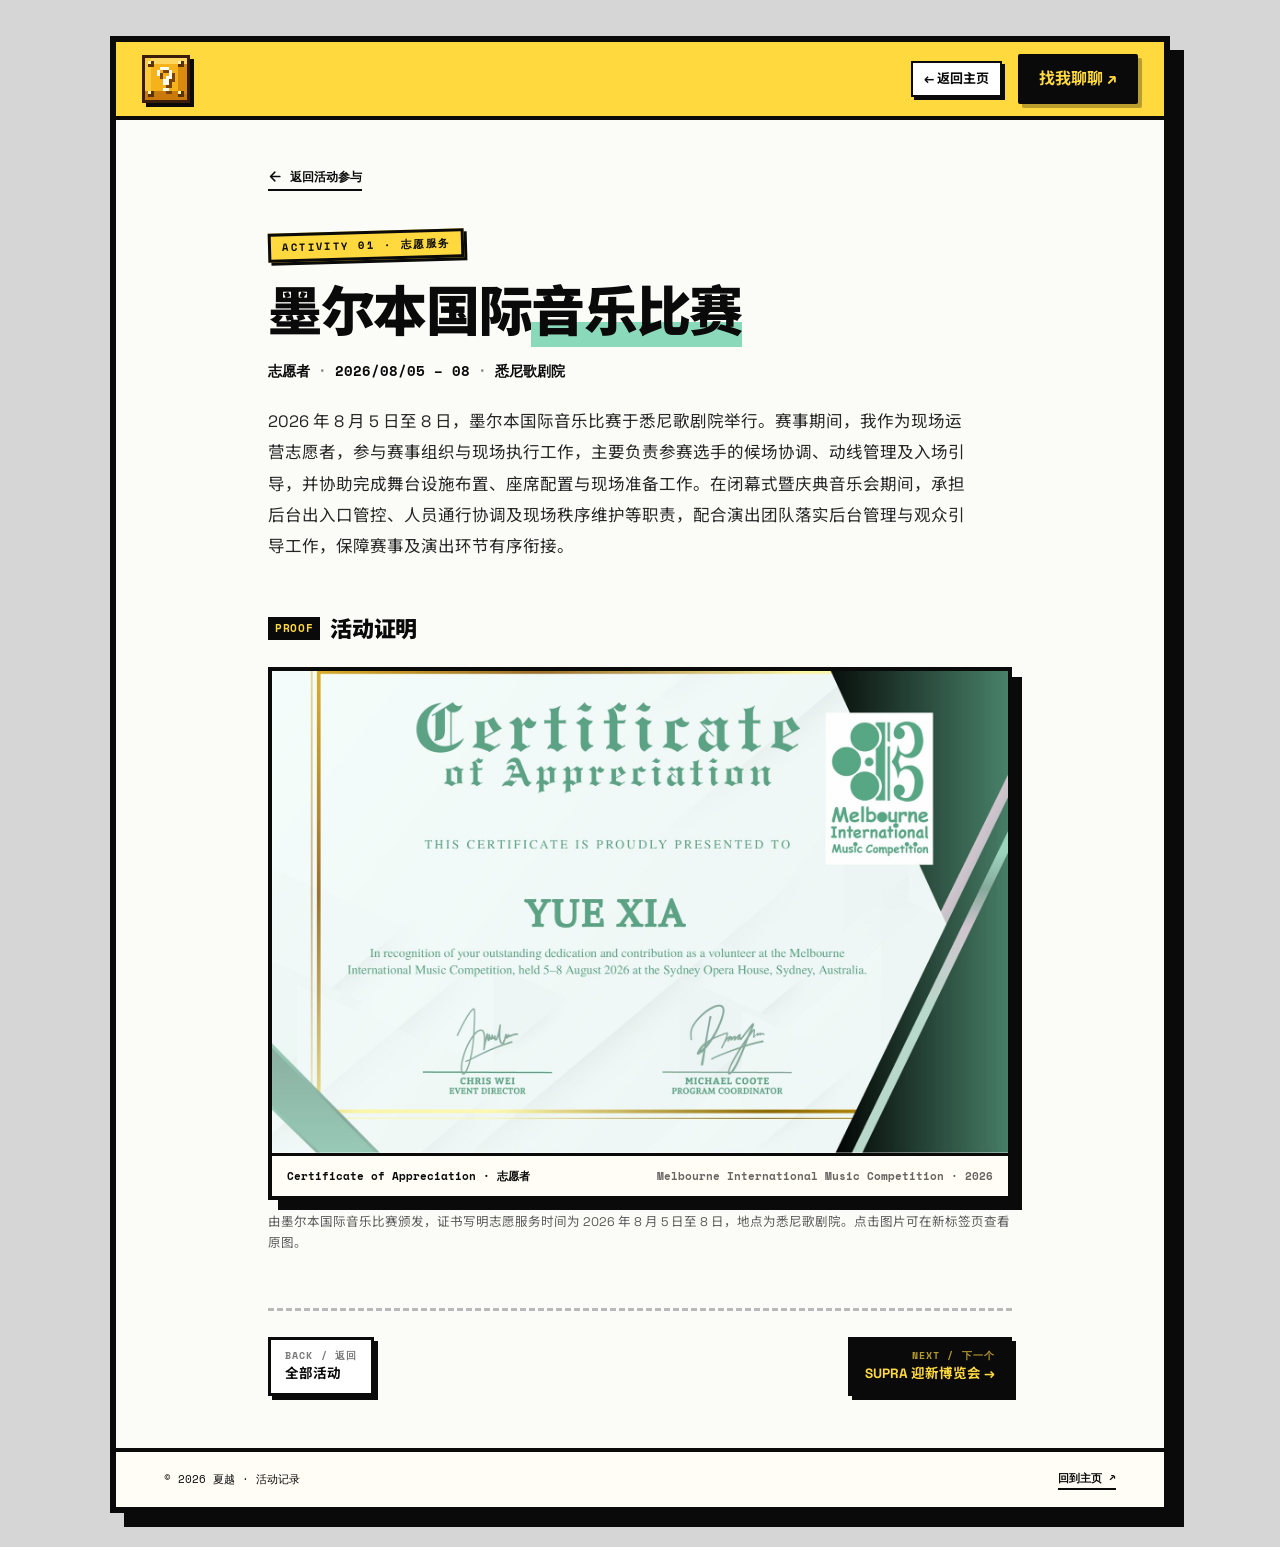
==== commit 8292b2fd: "Add radio show activity page and share pixel logo" ====
--- a/activities/melbourne-music-2026.html
+++ b/activities/melbourne-music-2026.html
@@ -26,8 +26,7 @@
   <nav class="navbar" aria-label="主导航">
     <div class="nav-inner">
       <a href="../index.html" class="brand" aria-label="夏越，回到主页">
-        <span class="brand-mark">夏越</span>
-        <span class="brand-sub">XIA&nbsp;YUE</span>
+        <img class="brand-block" src="../assets/brand-block.svg" alt="" width="48" height="48" decoding="async" />
       </a>
       <div class="nav-links">
         <a href="../index.html" class="nav-link ap-home">← 返回主页</a>
--- a/styles.css
+++ b/styles.css
@@ -62,45 +62,121 @@
   position: fixed; inset: 0; z-index: 100001;
   background: var(--yellow);
   display: flex; flex-direction: column; align-items: center; justify-content: center;
-  gap: 34px;
+  gap: 28px; overflow: hidden;
   transition: opacity .55s var(--ease), visibility .55s;
 }
+.loader::before {
+  content: ""; position: absolute; inset: 0; z-index: 0; pointer-events: none;
+  background-image:
+    linear-gradient(rgba(10,10,10,.07) 1px, transparent 1px),
+    linear-gradient(90deg, rgba(10,10,10,.07) 1px, transparent 1px);
+  background-size: 22px 22px;
+  -webkit-mask-image: radial-gradient(ellipse at 50% 46%, #000 0%, #000 36%, transparent 78%);
+  mask-image: radial-gradient(ellipse at 50% 46%, #000 0%, #000 36%, transparent 78%);
+}
+.loader::after {
+  content: ""; position: absolute; inset: 0; z-index: 4; pointer-events: none;
+  background: repeating-linear-gradient(0deg, rgba(10,10,10,.05) 0 1px, transparent 1px 4px);
+  mix-blend-mode: multiply; opacity: .55;
+}
 .loader.is-done { opacity: 0; visibility: hidden; pointer-events: none; }
 
-.loader-shapes { position: absolute; inset: 0; overflow: hidden; }
+.loader-shapes { position: absolute; inset: 0; overflow: hidden; z-index: 1; }
 .loader-blob {
   position: absolute; border: 4px solid var(--ink); box-shadow: 8px 8px 0 var(--ink);
-  animation: floaty 4.2s ease-in-out infinite;
-}
-.b1 { width: 90px; height: 90px; background: var(--cyan); top: 15%; left: 11%; border-radius: 14px; transform: rotate(-8deg); }
-.b2 { width: 74px; height: 74px; background: var(--pink); top: 18%; right: 12%; border-radius: 50%; animation-delay: .6s; }
-.b3 { width: 110px; height: 60px; background: var(--green); bottom: 16%; left: 14%; border-radius: 6px; transform: rotate(7deg); animation-delay: 1.1s; }
-
-.loader-letters { display: flex; gap: 20px; position: relative; z-index: 2; }
-.loader-letter {
-  width: 118px; height: 118px; display: grid; place-items: center;
-  font-size: 60px; font-weight: 900;
-  border: 6px solid var(--ink); box-shadow: 12px 12px 0 var(--ink);
+  border-radius: 0;
+  animation: floaty 4.2s steps(8, end) infinite;
+}
+.b1 {
+  width: 90px; height: 90px; top: 15%; left: 11%; transform: rotate(-6deg);
+  background-color: var(--cyan);
+  background-image: conic-gradient(var(--cyan) 25%, #8ee8f5 0 50%, var(--cyan) 0 75%, #8ee8f5 0);
+  background-size: 18px 18px;
+}
+.b2 {
+  width: 74px; height: 74px; top: 18%; right: 12%; transform: rotate(5deg); animation-delay: .6s;
+  background-color: var(--pink);
+  background-image: conic-gradient(var(--pink) 25%, #ff96bd 0 50%, var(--pink) 0 75%, #ff96bd 0);
+  background-size: 15px 15px;
+}
+.b3 {
+  width: 110px; height: 60px; bottom: 16%; left: 14%; transform: rotate(-4deg); animation-delay: 1.1s;
+  background-color: var(--green);
+  background-image: conic-gradient(var(--green) 25%, #8ed9b8 0 50%, var(--green) 0 75%, #8ed9b8 0);
+  background-size: 16px 16px;
+}
+
+.loader-letters {
+  display: flex; justify-content: center; position: relative; z-index: 2;
+  max-width: calc(100vw - 24px);
+}
+.loader-word {
+  position: relative; display: inline-block;
   background: var(--paper);
-  animation: pop .7s cubic-bezier(.34,1.56,.64,1) both;
-}
-.loader-letter.l1 { background: var(--cyan); animation-delay: .08s; }
-.loader-letter.l2 { background: var(--pink); animation-delay: .18s; }
+  border: 4px solid var(--ink); box-shadow: 10px 10px 0 var(--ink);
+  text-align: left;
+  animation: pixel-up .45s steps(4, end) both;
+}
+.loader-status {
+  display: flex; align-items: center; justify-content: space-between; gap: 22px;
+  padding: 8px 12px 7px;
+  background: var(--cream); border-bottom: 3px solid var(--ink);
+  font-family: var(--mono); font-size: 9px; font-weight: 700; letter-spacing: .12em; line-height: 1;
+}
+.loader-signal { display: inline-flex; align-items: center; gap: 6px; margin-left: auto; }
+.loader-signal i {
+  width: 7px; height: 7px; display: inline-block;
+  background: var(--green); border: 2px solid var(--ink);
+}
+.loader-line {
+  padding: 14px 18px 18px;
+  font-size: clamp(30px, 5.6vw, 52px); font-weight: 900; line-height: 1.15;
+  letter-spacing: .01em; white-space: nowrap;
+  animation: scan-in .46s steps(7, end) both .06s;
+}
+.loader-world { position: relative; display: inline-block; padding: 0 3px; z-index: 0; }
+.loader-world::after {
+  content: ""; position: absolute; left: -3px; right: -3px; bottom: .1em;
+  height: .3em; background: var(--pink); z-index: -1;
+  box-shadow: 3px 3px 0 rgba(10,10,10,.22);
+}
+.loader-cursor {
+  display: inline-block; width: .38em; height: .78em; margin-left: .12em;
+  background: var(--ink); vertical-align: -.04em;
+  animation: blink .8s steps(1) infinite;
+}
 
 .loader-bar {
-  width: 300px; max-width: 74vw; height: 20px; background: var(--paper);
+  width: 300px; max-width: 74vw; height: 26px; padding: 4px;
+  background: var(--paper);
   border: 4px solid var(--ink); box-shadow: 6px 6px 0 var(--ink);
   position: relative; z-index: 2;
 }
 .loader-fill {
-  display: block; height: 100%; width: 0; background: var(--ink);
-  animation: fill 1.05s var(--ease) forwards .15s;
-}
-.loader-tip { font-family: var(--mono); font-size: 12px; letter-spacing: .18em; position: relative; z-index: 2; }
-
-@keyframes pop { from { opacity: 0; transform: scale(.3) rotate(-16deg); } to { opacity: 1; transform: scale(1) rotate(0); } }
+  display: block; height: 100%; width: 0;
+  background-image: linear-gradient(90deg, var(--ink) 0 10px, transparent 10px 14.2px);
+  background-repeat: repeat-x;
+  background-size: 14.2px 100%;
+  animation: fill .72s steps(20, end) forwards .12s;
+}
+.loader.is-ready { cursor: pointer; }
+.loader.is-ready .loader-tip { font-size: 12px; letter-spacing: .12em; }
+.loader.is-ready .loader-tip::before { background: var(--green); animation: none; }
+.loader-tip {
+  display: flex; align-items: center; gap: 9px;
+  font-family: var(--mono); font-size: 11px; letter-spacing: .14em;
+  position: relative; z-index: 2;
+}
+.loader-tip::before {
+  content: ""; width: 8px; height: 8px; background: var(--ink);
+  animation: blink 1.1s steps(1) infinite;
+}
+
+@keyframes pixel-up { from { opacity: 0; transform: translateY(14px); } to { opacity: 1; transform: translateY(0); } }
+@keyframes scan-in { from { clip-path: inset(0 100% 0 0); } to { clip-path: inset(0 0 0 0); } }
 @keyframes fill { to { width: 100%; } }
-@keyframes floaty { 0%,100% { translate: 0 0; } 50% { translate: 0 -18px; } }
+@keyframes floaty { 0%,100% { translate: 0 0; } 50% { translate: 0 -14px; } }
+@keyframes blink { 0%,49% { opacity: 1; } 50%,100% { opacity: 0; } }
 
 /* ---------------- 顶部进度条 ---------------- */
 .scroll-progress {
@@ -133,14 +209,14 @@
   display: flex; align-items: center; justify-content: space-between; gap: 18px;
 }
 .brand { display: flex; align-items: center; gap: 10px; }
-.brand-mark {
-  display: inline-block; background: var(--paper); border: var(--border);
-  box-shadow: var(--shadow-sm); padding: 4px 12px;
-  font-weight: 900; font-size: 20px; letter-spacing: .04em;
-  transition: transform .18s var(--ease), box-shadow .18s var(--ease);
-}
-.brand:hover .brand-mark { transform: translate(2px,2px); box-shadow: 2px 2px 0 var(--ink); }
-.brand-sub { font-family: var(--mono); font-size: 10px; letter-spacing: .22em; opacity: .72; }
+.brand-block {
+  display: block; width: 48px; height: 48px;
+  image-rendering: pixelated;
+  filter: drop-shadow(4px 4px 0 var(--ink));
+  transition: transform .18s var(--ease), filter .18s var(--ease);
+}
+.brand:hover .brand-block { transform: translateY(-4px); filter: drop-shadow(4px 8px 0 var(--ink)); }
+.brand:active .brand-block { transform: translateY(1px); filter: drop-shadow(3px 3px 0 var(--ink)); }
 
 .nav-links { display: flex; align-items: center; gap: 6px; }
 .nav-link {
@@ -225,7 +301,11 @@
   animation: rise2 .9s var(--ease) backwards 1.15s; }
 .avatar-card {
   position: relative; width: min(100%, 380px);
-  background: var(--cyan);
+  background-color: var(--cyan);
+  background-image:
+    linear-gradient(rgba(10,10,10,.14) 1px, transparent 1px),
+    linear-gradient(90deg, rgba(10,10,10,.14) 1px, transparent 1px);
+  background-size: 8px 8px;
   border: 4px solid var(--ink); box-shadow: 14px 14px 0 var(--ink);
   padding: 16px; transform: rotate(2deg);
   transition: box-shadow .35s var(--ease);
@@ -247,6 +327,11 @@
   border: 3px solid var(--ink); background: var(--cream);
   aspect-ratio: 1 / 1; display: block;
 }
+.avatar-inner::after {
+  content: ""; position: absolute; inset: 0; z-index: 2; pointer-events: none;
+  background: repeating-linear-gradient(0deg, rgba(10,10,10,.035) 0 1px, transparent 1px 4px);
+  mix-blend-mode: multiply;
+}
 .avatar-photo {
   width: 100%; height: 100%; object-fit: cover; object-position: center 42%;
   display: block;
@@ -326,7 +411,13 @@
   box-shadow: 10px 10px 0 var(--ink);
   padding: 38px 40px; position: relative;
 }
-.about-card { transform: rotate(-.4deg); }
+.about-stage { position: relative; }
+.about-card { transform: rotate(-.4deg); padding: 64px 40px 42px; position: relative; z-index: 2; }
+.about-cat {
+  position: absolute; right: -8px; bottom: calc(100% - 39px); width: 189px; height: auto;
+  z-index: 4; pointer-events: none; transform: rotate(-.4deg); transform-origin: bottom right;
+  filter: drop-shadow(0 6px 7px rgba(60,45,30,.22));
+}
 .about-card .text + .text { margin-top: 16px; }
 .text { font-size: 17.5px; }
 .hl { padding: 1px 5px; border-radius: 2px; font-weight: 700; }
@@ -334,12 +425,6 @@
 .hl-cyan { background: var(--cyan); }
 .hl-pink { background: var(--pink); }
 .hl-green { background: var(--green); }
-.note-sticker {
-  position: absolute; top: -20px; right: 34px;
-  background: var(--green); border: 3px solid var(--ink); box-shadow: 3px 3px 0 var(--ink);
-  font-family: var(--hand); font-size: 24px; padding: 2px 16px;
-  transform: rotate(5deg);
-}
 
 /* ---------------- 活动参与 ---------------- */
 .activity-board {
@@ -665,8 +750,8 @@
   body { padding: 10px 10px 18px; }
   .frame { border-width: 4px; box-shadow: 7px 7px 0 var(--ink); margin-top: 8px; }
   .nav-inner { padding: 9px 14px; gap: 10px; }
-  .brand-mark { font-size: 17px; padding: 3px 9px; box-shadow: 3px 3px 0 var(--ink); }
-  .brand-sub { display: none; }
+  .brand-block { width: 32px; height: 32px; filter: drop-shadow(3px 3px 0 var(--ink)); }
+  .brand:hover .brand-block { transform: none; filter: drop-shadow(3px 3px 0 var(--ink)); }
   .nav-links { gap: 2px; }
   .nav-link { padding: 7px 7px; font-size: 14px; }
   .nav-link::after { left: 7px; right: 7px; bottom: 3px; }
@@ -698,7 +783,8 @@
   .section-title span { font-size: 10px; padding: 2px 7px; }
   .card { padding: 24px 20px; box-shadow: 6px 6px 0 var(--ink); }
   .text { font-size: 15.5px; }
-  .note-sticker { font-size: 20px; top: -17px; right: 18px; }
+  .card.about-card { padding: 50px 20px 24px; }
+  .about-cat { width: 95px; right: -4px; bottom: calc(100% - 20px); }
 
   .activity-row { grid-template-columns: auto 1fr; gap: 12px; padding: 20px 16px; }
   .activity-mark { width: 32px; height: 32px; flex-basis: 32px; font-size: 13px; }
@@ -765,9 +851,11 @@
   .big-mail { font-size: clamp(19px, 6.2vw, 30px); }
 
   .footer { margin-top: 42px; padding: 26px 0 28px; flex-direction: column; align-items: flex-start; gap: 10px; }
-  .loader-letter { width: 88px; height: 88px; font-size: 44px; border-width: 4px; box-shadow: 8px 8px 0 var(--ink); }
-  .loader-letters { gap: 12px; }
-  .loader-tip { font-size: 10px; }
+  .loader-word { box-shadow: 8px 8px 0 var(--ink); }
+  .loader-status { padding: 7px 9px 6px; gap: 14px; font-size: 8px; }
+  .loader-line { padding: 12px 12px 15px; }
+  .loader-letters { max-width: calc(100vw - 28px); }
+  .loader-tip { font-size: 10px; letter-spacing: .1em; }
   .b1, .b2, .b3 { width: 54px; height: 54px; }
   .b3 { height: 40px; width: 74px; }
 }
@@ -779,6 +867,8 @@
   .content { padding: 0 14px; }
   .section-title { font-size: 24px; }
   .hero-name { font-size: 36px; }
+  .card.about-card { padding: 46px 18px 22px; }
+  .about-cat { width: 89px; right: -3px; bottom: calc(100% - 19px); }
 }
 
 /* 减少动效 */
--- a/detail.css
+++ b/detail.css
@@ -6,6 +6,7 @@
 .ap-frame { max-width: 1060px; }
 .ap-theme-melbourne { --ap-accent: #8ad9bb; }
 .ap-theme-supra { --ap-accent: #66d9ef; }
+.ap-theme-radio { --ap-accent: #ffb3c7; }
 .ap-theme-courses { --ap-accent: var(--yellow); }
 .ap-theme-usyd { --ap-accent: var(--cyan); }
 
@@ -65,7 +66,47 @@
   font-size: 16.5px; line-height: 1.9; color: #262626;
   text-wrap: pretty;
 }
+.ap-copy {
+  margin-top: 18px; max-width: 64ch;
+  font-size: 16px; line-height: 1.9; color: #262626;
+  text-wrap: pretty;
+}
 .ap-nowrap { white-space: nowrap; }
+
+/* 电台收听卡片 */
+.ap-listen {
+  display: flex; align-items: center; gap: 16px;
+  margin-top: 20px; padding: 18px 20px;
+  background: var(--paper); border: 4px solid var(--ink);
+  box-shadow: 8px 8px 0 var(--ink);
+  transition: transform .18s var(--ease), box-shadow .18s var(--ease), background .18s;
+}
+.ap-listen:hover {
+  transform: translate(3px, 3px);
+  box-shadow: 5px 5px 0 var(--ink);
+  background: var(--cream);
+}
+.ap-listen-icon {
+  flex: 0 0 auto; width: 46px; height: 46px;
+  display: grid; place-items: center;
+  background: var(--ap-accent); border: 3px solid var(--ink);
+  box-shadow: 3px 3px 0 var(--ink);
+}
+.ap-listen-icon svg { width: 20px; height: 20px; fill: var(--ink); }
+.ap-listen-body { display: flex; flex-direction: column; gap: 2px; min-width: 0; }
+.ap-listen-tag {
+  font-family: var(--mono); font-size: 9.5px; font-weight: 700;
+  letter-spacing: .13em; color: #555;
+}
+.ap-listen-title {
+  display: flex; align-items: baseline; gap: 6px;
+  font-size: 19px; font-weight: 900; line-height: 1.35;
+}
+.ap-listen-title span { font-size: 16px; }
+.ap-listen-url {
+  font-family: var(--mono); font-size: 10.5px;
+  letter-spacing: .04em; color: #5a5a5a;
+}
 
 /* 信息卡 */
 .ap-meta {
@@ -224,6 +265,11 @@
   .ap-title { font-size: clamp(30px, 9vw, 40px); margin-top: 18px; }
   .ap-role { font-size: 11.5px; gap: 6px; }
   .ap-lede { margin-top: 18px; font-size: 15.5px; line-height: 1.85; }
+  .ap-copy { margin-top: 14px; font-size: 14.5px; line-height: 1.85; }
+  .ap-listen { gap: 12px; margin-top: 16px; padding: 14px; border-width: 3px; box-shadow: 6px 6px 0 var(--ink); }
+  .ap-listen-icon { width: 40px; height: 40px; }
+  .ap-listen-icon svg { width: 17px; height: 17px; }
+  .ap-listen-title { font-size: 17px; }
   .ap-meta { grid-template-columns: 1fr; gap: 10px; margin-top: 22px; }
   .ap-meta-item { display: flex; align-items: baseline; gap: 12px; padding: 9px 12px 10px; border-top-width: 5px; }
   .ap-meta-item dt { flex: 0 0 82px; }
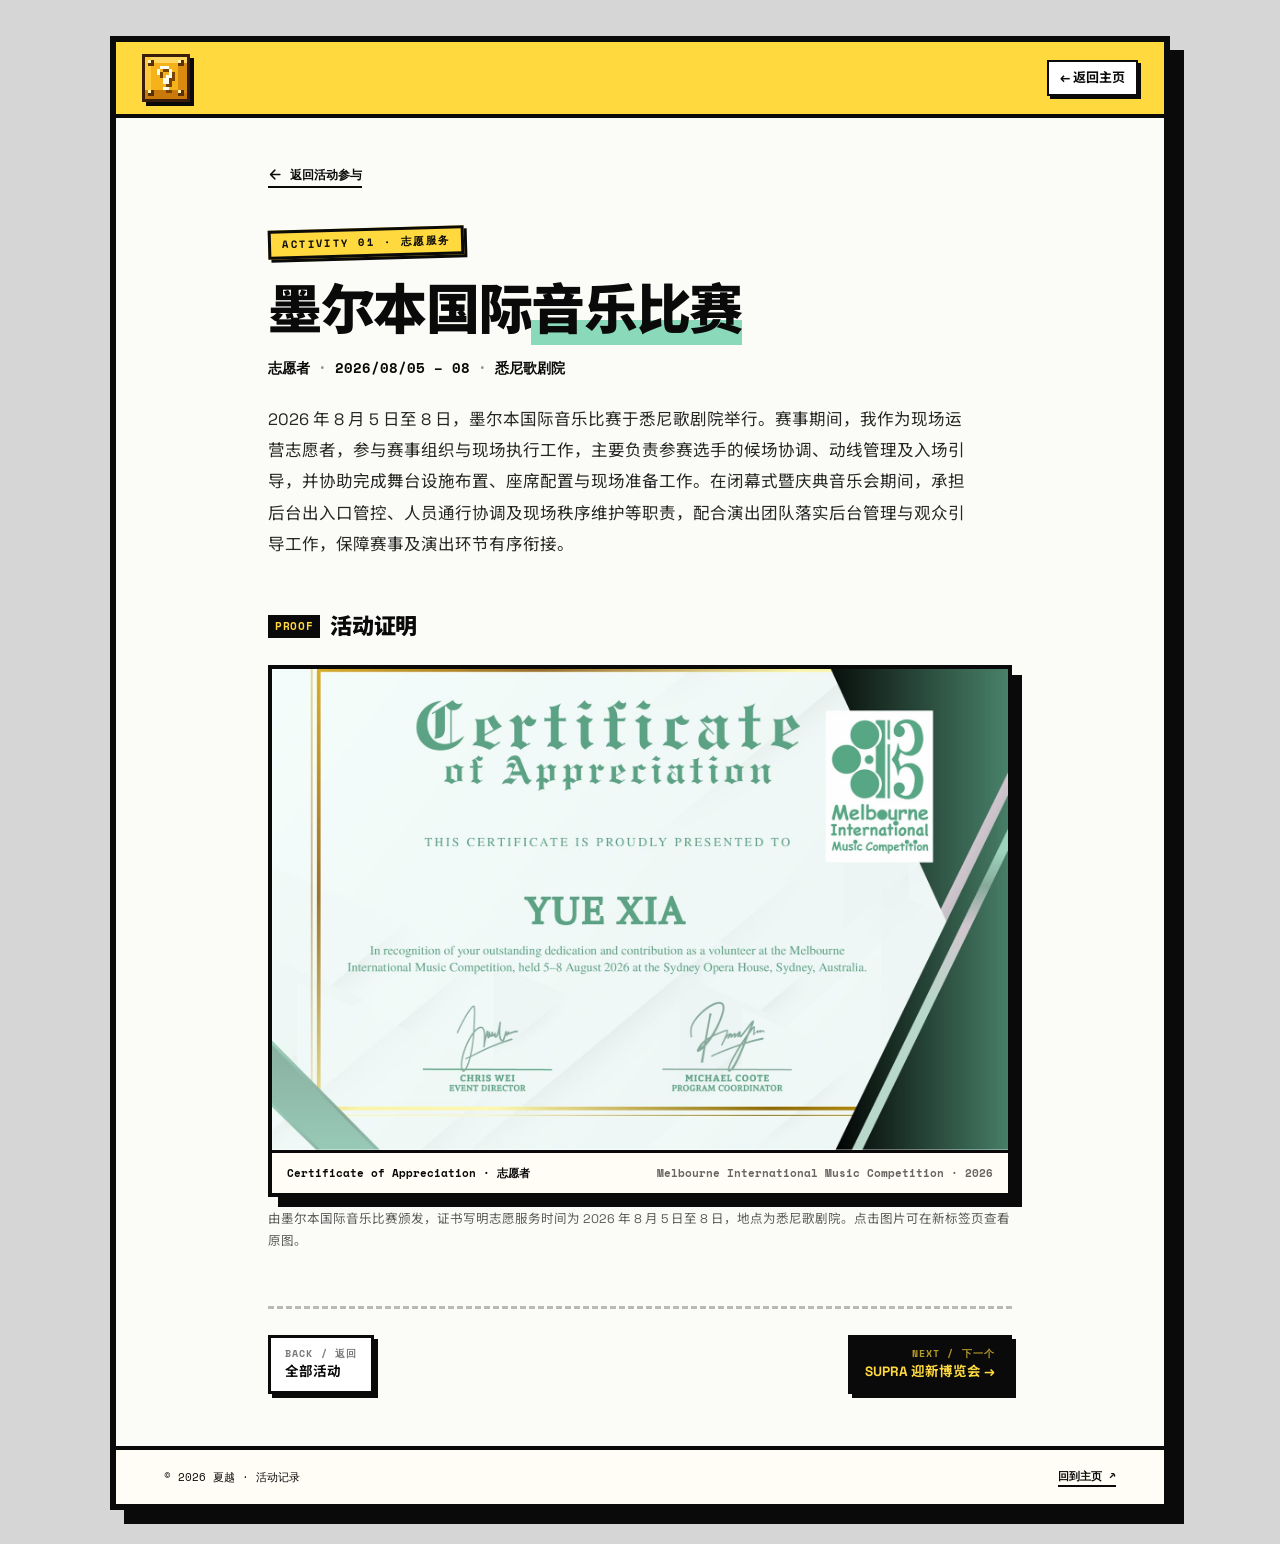
==== commit 88fce3bf: "Remove contact sections and their navigation links" ====
--- a/activities/melbourne-music-2026.html
+++ b/activities/melbourne-music-2026.html
@@ -25,12 +25,11 @@
 
   <nav class="navbar" aria-label="主导航">
     <div class="nav-inner">
-      <a href="../index.html" class="brand" aria-label="夏越，回到主页">
+      <a href="../index.html#activities" class="brand" aria-label="夏越，回到主页">
         <img class="brand-block" src="../assets/brand-block.svg" alt="" width="48" height="48" decoding="async" />
       </a>
       <div class="nav-links">
-        <a href="../index.html" class="nav-link ap-home">← 返回主页</a>
-        <a href="../index.html#contact" class="nav-cta">找我聊聊 <span aria-hidden="true">↗</span></a>
+        <a href="../index.html#activities" class="nav-link ap-home">← 返回主页</a>
       </div>
     </div>
   </nav>
@@ -81,10 +80,11 @@
 
   <footer class="ap-footer">
     <span>© 2026 夏越 · 活动记录</span>
-    <a href="../index.html">回到主页 ↗</a>
+    <a href="../index.html#activities">回到主页 ↗</a>
   </footer>
 
 </div>
 
+<script src="../detail-return.js"></script>
 </body>
 </html>
--- a/styles.css
+++ b/styles.css
@@ -221,6 +221,7 @@
 .nav-links { display: flex; align-items: center; gap: 6px; }
 .nav-link {
   padding: 8px 13px; font-weight: 700; font-size: 15px; position: relative;
+  white-space: nowrap;
 }
 .nav-link::after {
   content: ""; position: absolute; left: 13px; right: 13px; bottom: 4px; height: 3px;
@@ -229,7 +230,7 @@
 }
 .nav-link:hover::after, .nav-link.is-active::after { transform: scaleX(1); }
 .nav-cta {
-  margin-left: 10px;
+  margin-left: 10px; white-space: nowrap;
   background: var(--ink); color: var(--yellow);
   border: 3px solid var(--ink); box-shadow: 4px 4px 0 rgba(0,0,0,.28);
   padding: 9px 18px; font-weight: 700; border-radius: 2px;
@@ -414,7 +415,7 @@
 .about-stage { position: relative; }
 .about-card { transform: rotate(-.4deg); padding: 64px 40px 42px; position: relative; z-index: 2; }
 .about-cat {
-  position: absolute; right: -8px; bottom: calc(100% - 39px); width: 189px; height: auto;
+  position: absolute; right: -8px; bottom: calc(100% - 59px); width: 189px; height: auto;
   z-index: 4; pointer-events: none; transform: rotate(-.4deg); transform-origin: bottom right;
   filter: drop-shadow(0 6px 7px rgba(60,45,30,.22));
 }
@@ -605,7 +606,12 @@
   background: var(--accent); border-right: 3px solid var(--ink);
 }
 .work-top { display: flex; align-items: flex-start; justify-content: space-between; gap: 16px; flex-wrap: wrap; }
-.work-head { display: flex; flex-direction: column; align-items: flex-start; gap: 10px; }
+.work-head {
+  display: grid; grid-template-columns: minmax(0, 1fr) auto;
+  align-items: start; gap: 10px 24px; width: 100%;
+}
+.work-head > .work-date { grid-column: 2; grid-row: 1; justify-self: end; }
+.work-head > .work-role { grid-column: 1; grid-row: 2; justify-self: start; }
 .work-company { font-size: clamp(19px, 2.35vw, 25px); font-weight: 900; line-height: 1.32; letter-spacing: -.01em; }
 .work-role {
   display: inline-block; font-size: 12.5px; font-weight: 700;
@@ -647,7 +653,7 @@
   background: var(--accent); border: 3px solid var(--ink); box-shadow: 3px 3px 0 var(--ink);
 }
 .project-name { font-size: clamp(20px, 2.4vw, 26px); font-weight: 900; line-height: 1.3; letter-spacing: -.01em; }
-.project-points { list-style: none; margin-top: 16px; display: grid; grid-template-columns: 1fr 1fr; gap: 10px 24px; }
+.project-points { list-style: none; margin-top: 16px; display: grid; grid-template-columns: 1fr; gap: 10px; }
 .project-points li { position: relative; padding-left: 24px; font-size: 15px; line-height: 1.6; color: #242424; }
 .project-points li::before {
   content: ""; position: absolute; left: 2px; top: 8px;
@@ -738,6 +744,10 @@
 
 /* ---------------- 响应式 ---------------- */
 @media (max-width: 1000px) {
+  .nav-inner { padding: 10px 18px; gap: 12px; }
+  .nav-link { font-size: 13.5px; padding: 7px 8px; }
+  .nav-link::after { left: 8px; right: 8px; }
+  .nav-cta { margin-left: 4px; padding: 8px 12px; font-size: 13px; }
   .hero { padding: 48px 24px 26px; }
   .hero-grid { gap: 34px; grid-template-columns: 1fr; }
   .hero-visual { order: 2; margin-top: 6px; }
@@ -746,17 +756,35 @@
   .contact-grid { grid-template-columns: 1fr; }
 }
 
+@media (max-width: 860px) {
+  .nav-inner {
+    display: grid; grid-template-columns: auto minmax(0, 1fr);
+    align-items: center; gap: 6px 10px;
+    padding: 9px 12px;
+  }
+  .brand { align-self: center; }
+  .brand-block { width: 32px; height: 32px; filter: drop-shadow(3px 3px 0 var(--ink)); }
+  .brand:hover .brand-block { transform: none; filter: drop-shadow(3px 3px 0 var(--ink)); }
+  .nav-links {
+    display: grid; grid-template-columns: repeat(4, minmax(0, 1fr));
+    gap: 2px; min-width: 0;
+  }
+  .nav-link {
+    padding: 5px 2px; font-size: 13px; line-height: 1.25;
+    text-align: center; white-space: nowrap;
+  }
+  .nav-link::after { left: 8px; right: 8px; bottom: 2px; height: 2px; }
+  .nav-cta {
+    margin-left: 0; padding: 5px 3px; font-size: 12.5px;
+    text-align: center; border-width: 2px;
+    box-shadow: 2px 2px 0 rgba(0,0,0,.28);
+  }
+  .nav-cta span { display: none; }
+}
+
 @media (max-width: 720px) {
   body { padding: 10px 10px 18px; }
   .frame { border-width: 4px; box-shadow: 7px 7px 0 var(--ink); margin-top: 8px; }
-  .nav-inner { padding: 9px 14px; gap: 10px; }
-  .brand-block { width: 32px; height: 32px; filter: drop-shadow(3px 3px 0 var(--ink)); }
-  .brand:hover .brand-block { transform: none; filter: drop-shadow(3px 3px 0 var(--ink)); }
-  .nav-links { gap: 2px; }
-  .nav-link { padding: 7px 7px; font-size: 14px; }
-  .nav-link::after { left: 7px; right: 7px; bottom: 3px; }
-  .nav-link:nth-child(4) { display: none; }
-  .nav-cta { margin-left: 4px; padding: 7px 11px; font-size: 13px; box-shadow: 3px 3px 0 rgba(0,0,0,.28); }
 
   .hero { padding: 34px 18px 22px; }
   .hero-grid { gap: 38px; }
@@ -784,7 +812,7 @@
   .card { padding: 24px 20px; box-shadow: 6px 6px 0 var(--ink); }
   .text { font-size: 15.5px; }
   .card.about-card { padding: 50px 20px 24px; }
-  .about-cat { width: 95px; right: -4px; bottom: calc(100% - 20px); }
+  .about-cat { width: 95px; right: -4px; bottom: calc(100% - 30px); }
 
   .activity-row { grid-template-columns: auto 1fr; gap: 12px; padding: 20px 16px; }
   .activity-mark { width: 32px; height: 32px; flex-basis: 32px; font-size: 13px; }
@@ -822,6 +850,7 @@
   .work-entry { padding: 19px 16px 19px 23px; box-shadow: 6px 6px 0 var(--ink); }
   .work-entry::before { width: 7px; }
   .work-top { gap: 10px; }
+  .work-head { display: flex; flex-direction: column; align-items: flex-start; gap: 10px; }
   .work-company { font-size: 19px; }
   .work-role { font-size: 11.5px; padding: 1px 8px; }
   .work-date { font-size: 11.5px; padding: 2px 8px; }
@@ -861,14 +890,17 @@
 }
 
 @media (max-width: 380px) {
-  .nav-link { font-size: 13px; padding: 6px 5px; }
-  .nav-cta { padding: 6px 9px; font-size: 12px; }
+  .nav-inner { gap: 6px 8px; padding: 8px 10px; }
+  .nav-links { gap: 2px 1px; }
+  .nav-link { font-size: 12.5px; padding: 5px 1px; }
+  .nav-link::after { left: 5px; right: 5px; }
+  .nav-cta { padding: 5px 2px; font-size: 12px; }
   .hero { padding-left: 14px; padding-right: 14px; }
   .content { padding: 0 14px; }
   .section-title { font-size: 24px; }
   .hero-name { font-size: 36px; }
   .card.about-card { padding: 46px 18px 22px; }
-  .about-cat { width: 89px; right: -3px; bottom: calc(100% - 19px); }
+  .about-cat { width: 89px; right: -3px; bottom: calc(100% - 29px); }
 }
 
 /* 减少动效 */
@@ -881,3 +913,44 @@
   }
   .reveal { opacity: 1; transform: none; }
 }
+
+/* Returning to a section skips the cover and initial smooth scrolling. */
+html.skip-cover .loader { display: none; }
+html.restoring-section { scroll-behavior: auto; }
+
+/* ---------------- 兴趣爱好 ---------------- */
+.hobby-grid { display: grid; grid-template-columns: repeat(2, minmax(0, 1fr)); gap: 22px; }
+.hobby-card {
+  display: flex; flex-direction: column; align-items: stretch; gap: 20px; padding: 28px 30px;
+  background: var(--paper); border: 4px solid var(--ink); box-shadow: 9px 9px 0 var(--ink);
+}
+.hobby-mark {
+  display: grid; place-items: center; width: 56px; height: 56px; flex: 0 0 56px;
+  background: var(--cyan); border: 3px solid var(--ink); box-shadow: 3px 3px 0 var(--ink);
+  font-size: 28px; font-weight: 900;
+}
+.hobby-card:nth-child(2) .hobby-mark { background: var(--pink); }
+.hobby-card h3 { font-size: 24px; font-weight: 900; }
+@media (max-width: 860px) {
+  .nav-links .nav-cta { grid-column: 1 / -1; }
+}
+@media (max-width: 720px) {
+  .hobby-grid { grid-template-columns: 1fr; gap: 16px; }
+  .hobby-card { padding: 20px; gap: 16px; box-shadow: 6px 6px 0 var(--ink); }
+  .hobby-card h3 { font-size: 21px; }
+}
+.hobby-heading { display: flex; align-items: center; gap: 18px; }
+.hobby-mark { font-family: var(--mono); font-size: 18px; }
+.hobby-card:nth-child(3) .hobby-mark { background: var(--green); }
+.hobby-card:nth-child(4) .hobby-mark { background: var(--yellow); }
+.hobby-card:nth-child(5) { grid-column: 1 / -1; }
+.hobby-card:nth-child(5) .hobby-mark { background: var(--cream); }
+.hobby-list { list-style: none; display: grid; gap: 12px; }
+.hobby-list li { display: flex; flex-wrap: wrap; align-items: center; gap: 6px 10px; line-height: 1.6; }
+.hobby-list strong { font-size: 17px; }
+.hobby-note { font-size: 14px; color: #444; }
+.hobby-grade { border: 2px solid var(--ink); background: var(--cream); padding: 0 7px; font-weight: 700; color: var(--ink); }
+@media (max-width: 720px) {
+  .hobby-heading { gap: 14px; }
+  .hobby-list strong { font-size: 16px; }
+}
--- a/detail.css
+++ b/detail.css
@@ -86,13 +86,11 @@
   box-shadow: 5px 5px 0 var(--ink);
   background: var(--cream);
 }
-.ap-listen-icon {
-  flex: 0 0 auto; width: 46px; height: 46px;
-  display: grid; place-items: center;
-  background: var(--ap-accent); border: 3px solid var(--ink);
-  box-shadow: 3px 3px 0 var(--ink);
-}
-.ap-listen-icon svg { width: 20px; height: 20px; fill: var(--ink); }
+.ap-listen-cover {
+  flex: 0 0 auto; width: 80px; height: 80px;
+  object-fit: cover; background: var(--yellow);
+  border: 3px solid var(--ink); box-shadow: 3px 3px 0 var(--ink);
+}
 .ap-listen-body { display: flex; flex-direction: column; gap: 2px; min-width: 0; }
 .ap-listen-tag {
   font-family: var(--mono); font-size: 9.5px; font-weight: 700;
@@ -267,8 +265,7 @@
   .ap-lede { margin-top: 18px; font-size: 15.5px; line-height: 1.85; }
   .ap-copy { margin-top: 14px; font-size: 14.5px; line-height: 1.85; }
   .ap-listen { gap: 12px; margin-top: 16px; padding: 14px; border-width: 3px; box-shadow: 6px 6px 0 var(--ink); }
-  .ap-listen-icon { width: 40px; height: 40px; }
-  .ap-listen-icon svg { width: 17px; height: 17px; }
+  .ap-listen-cover { width: 64px; height: 64px; }
   .ap-listen-title { font-size: 17px; }
   .ap-meta { grid-template-columns: 1fr; gap: 10px; margin-top: 22px; }
   .ap-meta-item { display: flex; align-items: baseline; gap: 12px; padding: 9px 12px 10px; border-top-width: 5px; }
